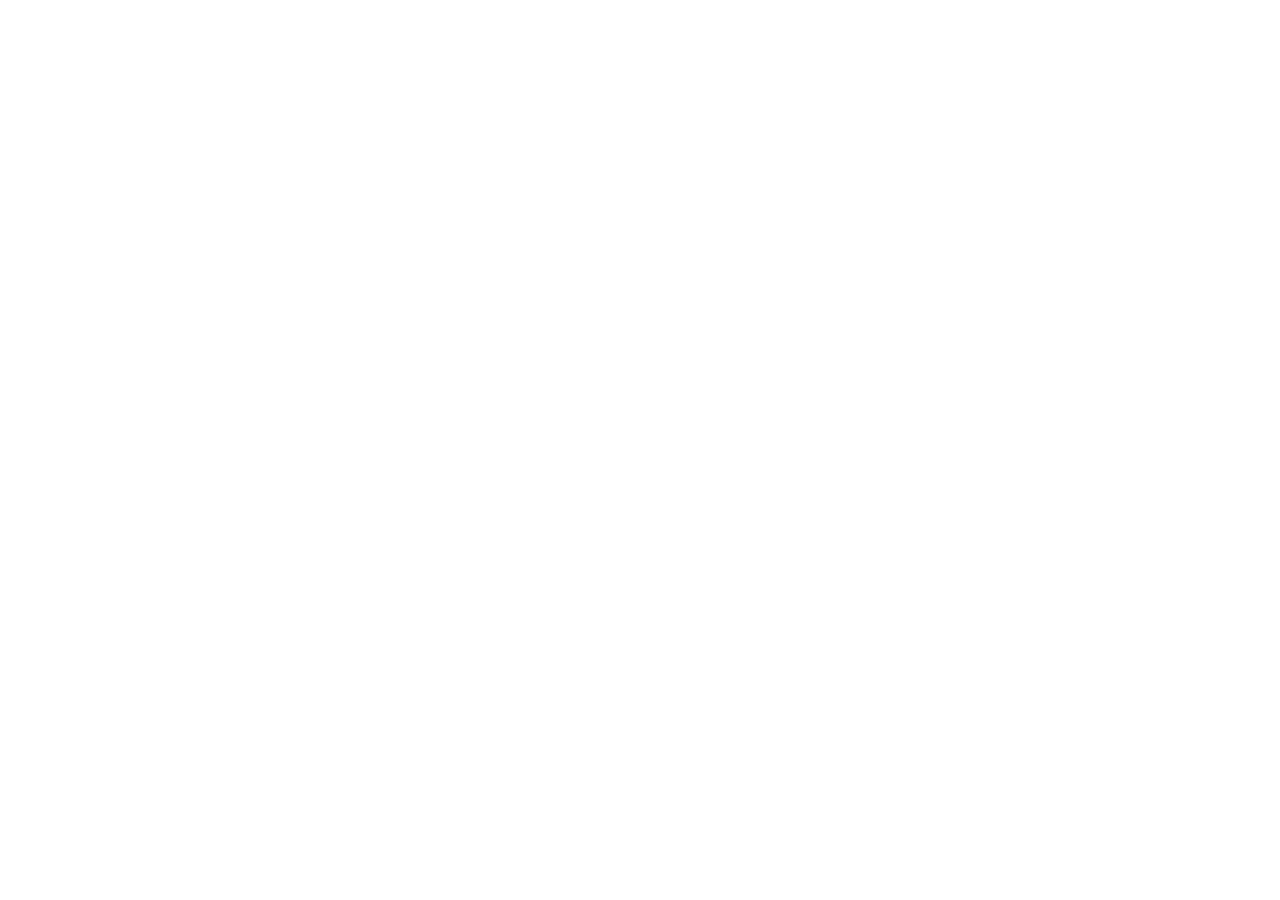
==== index.html @ 6d807379 "Redirect GitHub Pages to the live Lean verification dashboard" ====
<!doctype html>
<html lang="en">
<head>
  <meta charset="utf-8">
  <meta name="viewport" content="width=device-width, initial-scale=1">
  <meta name="referrer" content="no-referrer">
  <meta http-equiv="refresh" content="0; url=http://106.14.11.164/">
  <link rel="canonical" href="http://106.14.11.164/">
  <title>Verifying a Riemann Hypothesis Formalization in Lean</title>
  <meta name="description" content="Follow the live compilation and verification of the published Riemann Hypothesis Lean formalization.">
  <script>window.location.replace("http://106.14.11.164/");</script>
  <style>
    body { margin: 0; padding: 2rem; font: 1rem/1.7 system-ui, sans-serif; color: #15263c; background: #f5f7fa; }
    main { max-width: 42rem; margin: 12vh auto; }
    h1 { font-size: clamp(1.75rem, 5vw, 2.5rem); line-height: 1.2; }
    a { color: #315cf5; text-underline-offset: .2em; }
  </style>
</head>
<body>
  <main>
    <h1>Verifying a Riemann Hypothesis Formalization in Lean</h1>
    <p>Redirecting to the live verification dashboard.</p>
    <p>If you are not redirected automatically, <a href="http://106.14.11.164/">open the live dashboard</a>.</p>
  </main>
</body>
</html>
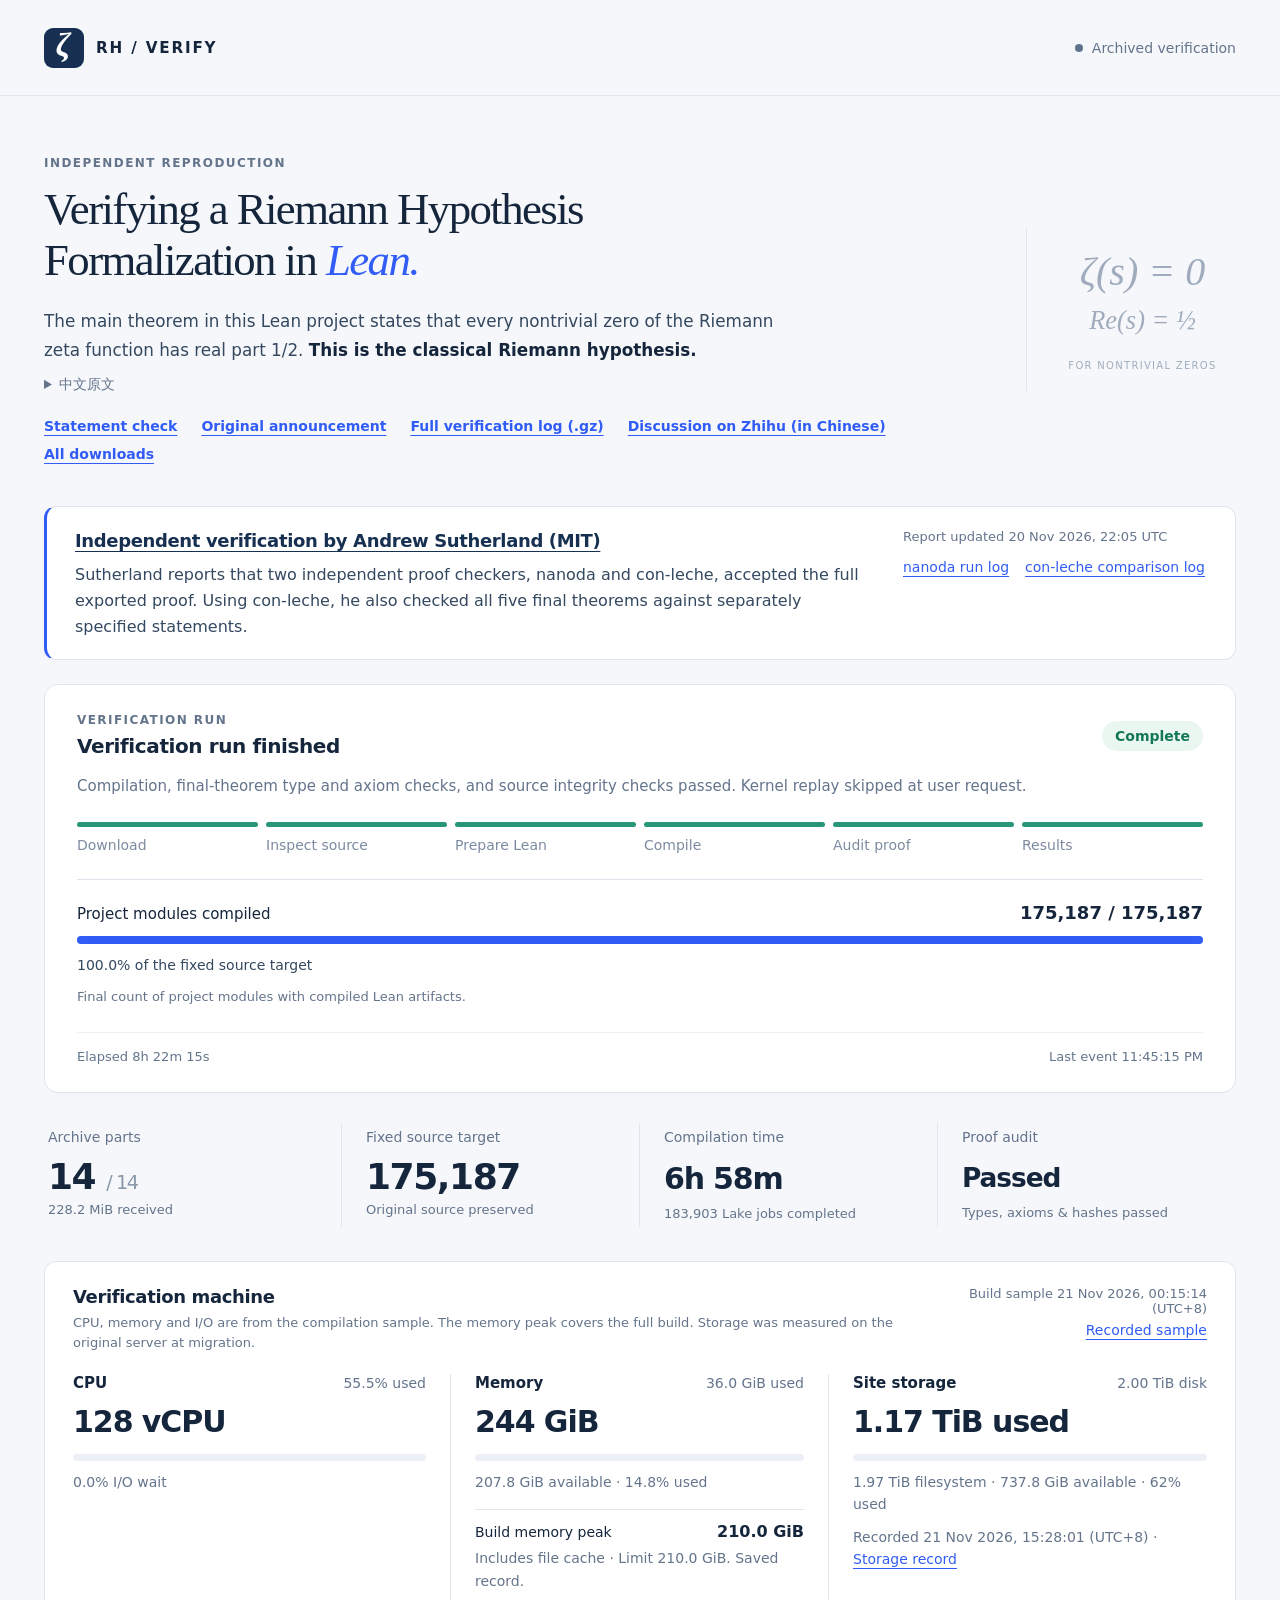
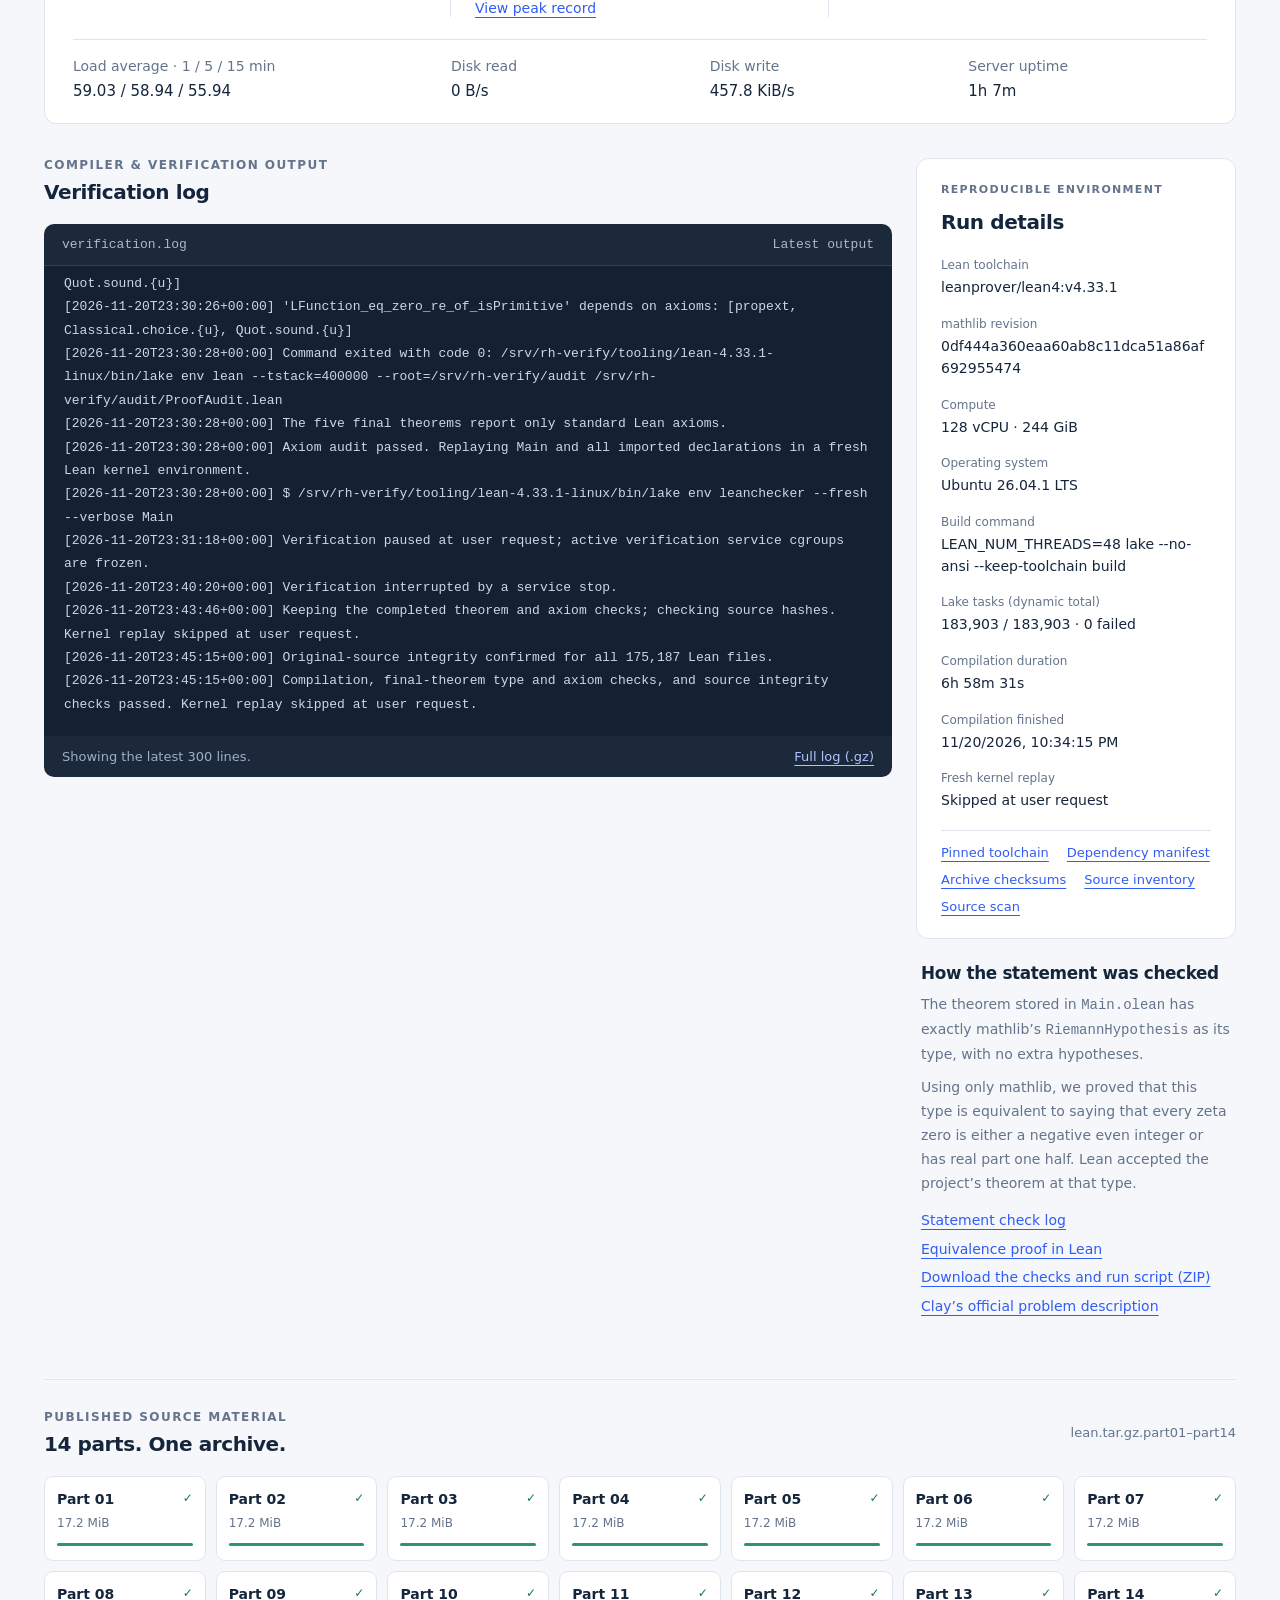
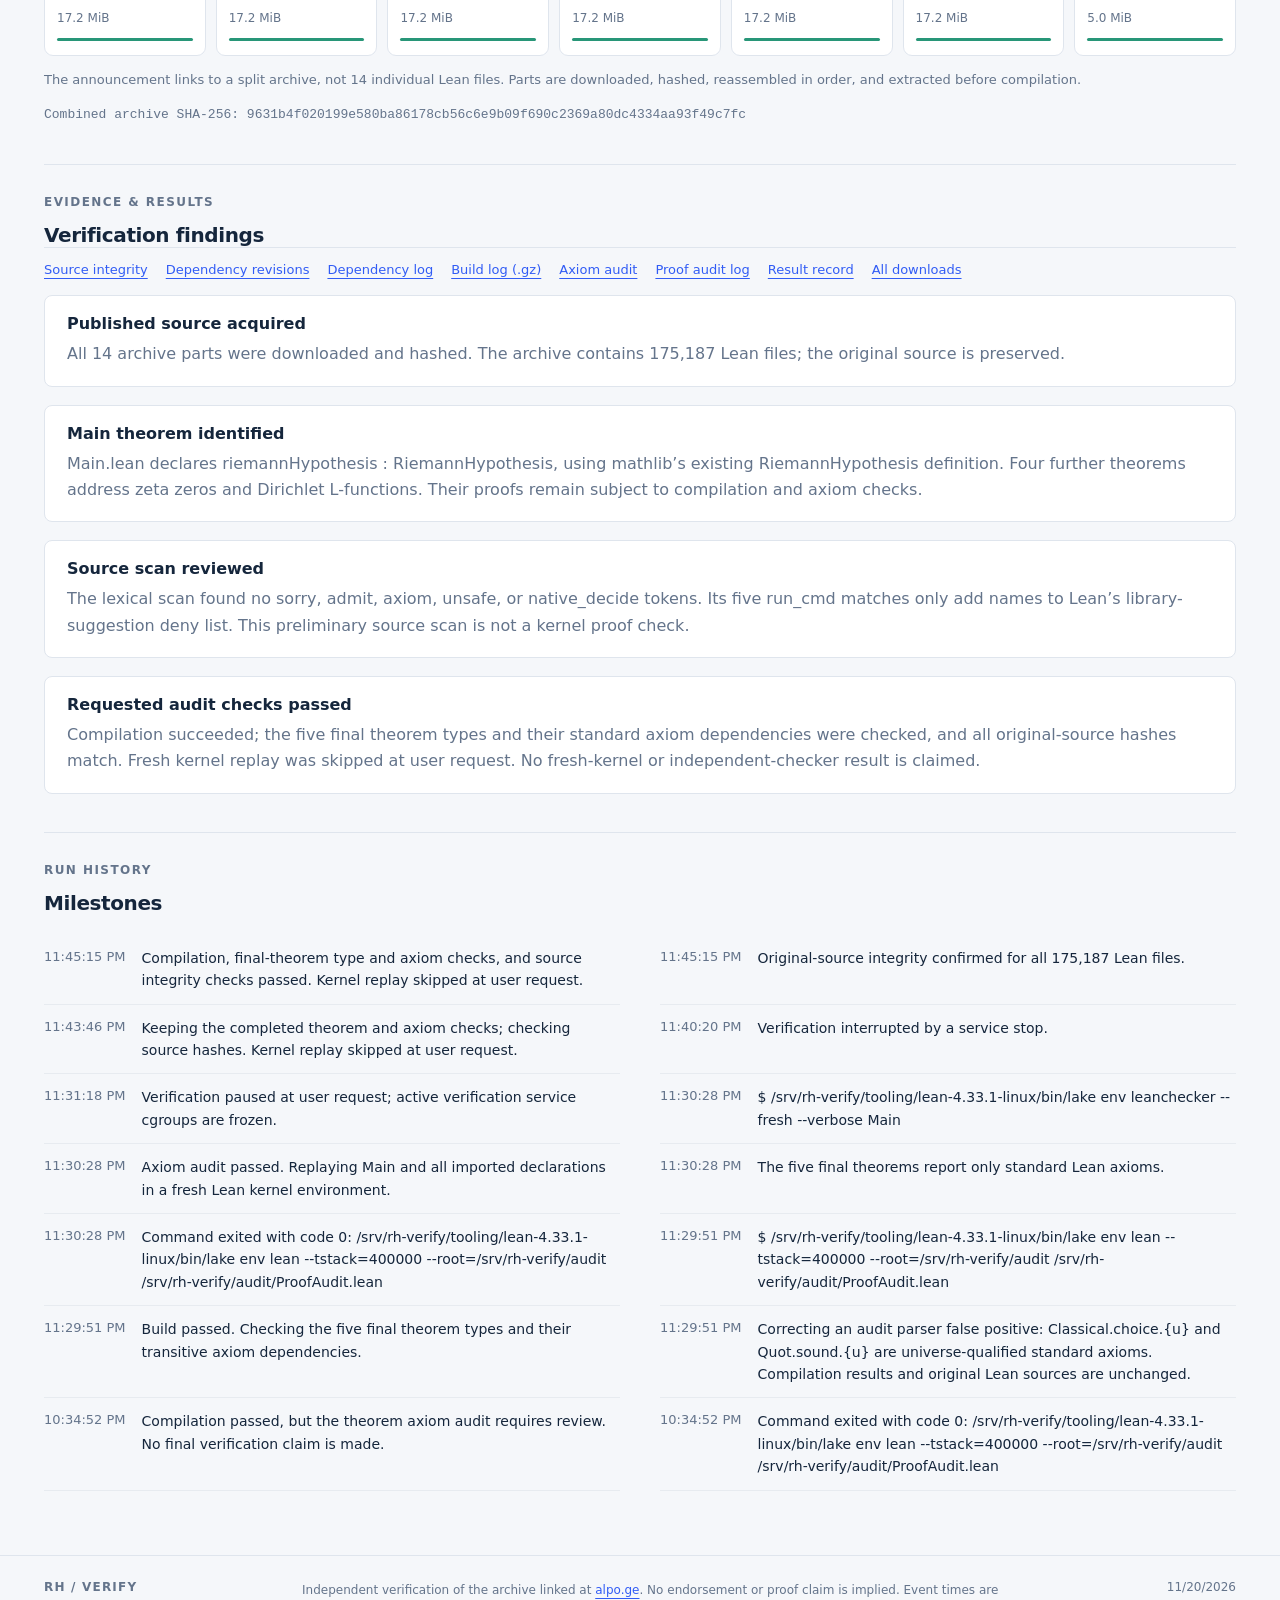
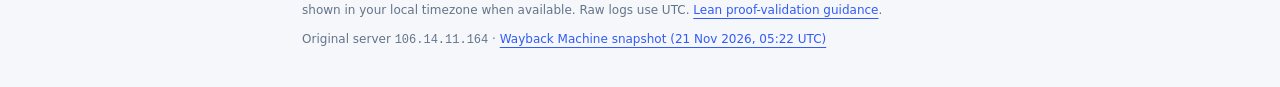
==== commit c730f8d4: "Host the completed verification dashboard and evidence on GitHub Pages" ====
--- a/index.html
+++ b/index.html
@@ -1,27 +1,400 @@
-<!doctype html>
-<html lang="en">
-<head>
-  <meta charset="utf-8">
-  <meta name="viewport" content="width=device-width, initial-scale=1">
-  <meta name="referrer" content="no-referrer">
-  <meta http-equiv="refresh" content="0; url=http://106.14.11.164/">
-  <link rel="canonical" href="http://106.14.11.164/">
+<!DOCTYPE html><html lang="en"><head>
+  <meta charset="utf-8"><meta name="viewport" content="width=device-width, initial-scale=1">
   <title>Verifying a Riemann Hypothesis Formalization in Lean</title>
-  <meta name="description" content="Follow the live compilation and verification of the published Riemann Hypothesis Lean formalization.">
-  <script>window.location.replace("http://106.14.11.164/");</script>
-  <style>
-    body { margin: 0; padding: 2rem; font: 1rem/1.7 system-ui, sans-serif; color: #15263c; background: #f5f7fa; }
-    main { max-width: 42rem; margin: 12vh auto; }
-    h1 { font-size: clamp(1.75rem, 5vw, 2.5rem); line-height: 1.2; }
-    a { color: #315cf5; text-underline-offset: .2em; }
-  </style>
+  <meta name="description" content="Compilation results, the verification machine, and proof-audit records for the published Riemann Hypothesis Lean formalization.">
+  <link rel="icon" href="/favicon.svg"><link rel="stylesheet" href="/style.css"><script defer="" src="/app.js"></script>
 </head>
 <body>
+  <header class="topbar"><a class="brand" href="/" aria-label="RH verification home"><span class="mark">ζ</span> RH / VERIFY</a><div class="connection"><span id="connection-dot" class="dot archived"></span><span id="connection">Archived verification</span></div></header>
   <main>
-    <h1>Verifying a Riemann Hypothesis Formalization in Lean</h1>
-    <p>Redirecting to the live verification dashboard.</p>
-    <p>If you are not redirected automatically, <a href="http://106.14.11.164/">open the live dashboard</a>.</p>
+    <section class="hero" id="theorem-statement" aria-labelledby="page-title">
+      <div>
+        <p class="eyebrow">INDEPENDENT REPRODUCTION</p>
+        <h1 id="page-title">Verifying a Riemann Hypothesis<br class="desktop"> Formalization in <em>Lean.</em></h1>
+        <p class="intro statement-text">The main theorem in this Lean project states that every nontrivial zero of the Riemann zeta function has real part 1/2. <strong>This is the classical Riemann hypothesis.</strong></p>
+        <details class="statement-translation" lang="zh-Hans">
+          <summary>中文原文</summary>
+          <p>是。这份 Lean 项目的主定理断言，黎曼 ζ 函数的每个非平凡零点的实部都等于 1/2。这正是经典黎曼猜想。</p>
+        </details>
+        <nav class="hero-links" aria-label="Verification and discussion">
+          <a href="#statement-check">Statement check</a>
+          <a href="/artifacts/remark.pdf" target="_blank" rel="noopener">Original announcement</a>
+          <a href="/artifacts/verification.log.gz" rel="noopener" download="">Full verification log (.gz)</a>
+          <a href="https://www.zhihu.com/question/2107239235015263538/answer/2107246671046383421" hreflang="zh" target="_blank" rel="noopener noreferrer">Discussion on Zhihu (in Chinese)</a>
+        <a href="/downloads.html">All downloads</a></nav>
+      </div>
+      <div class="equation" aria-hidden="true"><span>ζ(s) = 0</span><small>Re(s) = ½</small><div>FOR NONTRIVIAL ZEROS</div></div>
+    </section>
+    <section class="external-verification" id="independent-verification" aria-labelledby="sutherland-title">
+      <div>
+        <h2 id="sutherland-title"><a href="https://math.mit.edu/~drew/grh/" target="_blank" rel="noopener">Independent verification by Andrew Sutherland (MIT)</a></h2>
+        <p>Sutherland reports that two independent proof checkers, nanoda and con-leche, accepted the full exported proof. Using con-leche, he also checked all five final theorems against separately specified statements.</p>
+      </div>
+      <div class="external-evidence">
+        <p>Report updated <time datetime="2026-11-20T22:05:00Z">20 Nov 2026, 22:05 UTC</time></p>
+        <nav aria-label="Andrew Sutherland’s verification logs">
+          <a href="https://math.mit.edu/~drew/grh/nanoda.log" target="_blank" rel="noopener">nanoda run log</a>
+          <a href="https://math.mit.edu/~drew/grh/con-leche-compare.log" target="_blank" rel="noopener">con-leche comparison log</a>
+        </nav>
+      </div>
+    </section>
+    <section class="run-panel" aria-labelledby="run-title"><div class="run-heading"><div><p class="eyebrow">VERIFICATION RUN</p><h2 id="run-title">Verification run finished</h2></div><span class="pill complete" id="run-status">complete</span></div><p id="run-message" class="run-message">Compilation, final-theorem type and axiom checks, and source integrity checks passed. Kernel replay skipped at user request.</p><ol class="pipeline" id="pipeline"><li class="complete"><div class="step-line"></div><span>Download</span></li><li class="complete"><div class="step-line"></div><span>Inspect source</span></li><li class="complete"><div class="step-line"></div><span>Prepare Lean</span></li><li class="complete"><div class="step-line"></div><span>Compile</span></li><li class="complete"><div class="step-line"></div><span>Audit proof</span></li><li class="complete"><div class="step-line"></div><span>Results</span></li></ol><div class="source-progress" id="source-progress"><div class="source-progress-heading"><span>Project modules compiled</span><strong id="source-progress-count">175,187 / 175,187</strong></div><progress id="source-progress-meter" max="175187" aria-label="Compilation progress against the fixed original source target" value="175187" aria-valuetext="175,187 of 175,187 source modules compiled"></progress><div class="source-progress-meta"><span id="source-progress-percent">100.0% of the fixed source target</span><span id="source-progress-finish"></span></div><p id="source-progress-explanation">Final count of project modules with compiled Lean artifacts.</p></div><div class="run-meta"><span id="elapsed">Elapsed 8h 22m 15s</span><span id="updated">Last event <time datetime="2026-11-20T23:45:15+00:00" data-format="clock">23:45:15 UTC</time></span></div></section>
+    <section class="metrics" aria-label="Verification summary"><article><span>Archive parts</span><strong id="parts-count">14 <small>/ 14</small></strong><p id="download-size">228.2 MiB received</p></article><article><span>Fixed source target</span><strong id="source-count">175,187</strong><p id="source-note">Original source preserved</p></article><article><span id="build-metric-label">Compilation time</span><strong class="eta-value" id="build-count">6h 58m</strong><p id="build-note">183,903 Lake jobs completed</p></article><article><span>Proof audit</span><strong class="word" id="audit-status">passed</strong><p id="audit-note">Types, axioms &amp; hashes passed</p></article></section>
+    <section class="machine-panel" id="verification-machine" aria-labelledby="machine-title">
+      <div class="machine-heading">
+        <div><h2 id="machine-title">Verification machine</h2><p id="machine-description">CPU, memory and I/O are from the compilation sample. The memory peak covers the full build. Storage was measured on the original server at migration.</p></div>
+        <div class="machine-source"><span id="machine-freshness" class="">Build sample 21 Nov 2026, 00:15:14 (UTC+8)</span>
+          <a id="machine-sample-link" href="/artifacts/archive/machine-sample.json">Recorded sample</a>
+        </div>
+      </div>
+      <div class="machine-grid">
+        <article class="machine-card"><div class="machine-label"><h3>CPU</h3><span id="machine-cpu-capacity">55.5% used</span></div><strong id="machine-cpu-value">128 vCPU</strong><meter id="machine-cpu-meter" min="0" max="100" value="55.5" aria-label="CPU utilization" aria-valuetext="55.5%"></meter><p id="machine-cpu-detail">0.0% I/O wait</p></article>
+        <article class="machine-card"><div class="machine-label"><h3>Memory</h3><span id="machine-memory-total">36.0 GiB used</span></div><strong id="machine-memory-value" title="243.8 GiB reported by Linux">244 GiB</strong><meter id="machine-memory-meter" min="0" max="100" value="14.8" aria-label="Memory utilization" aria-valuetext="14.8%"></meter><p id="machine-memory-detail">207.8 GiB available · 14.8% used</p><div class="memory-peak"><div class="memory-peak-row"><span>Build memory peak</span><strong id="machine-memory-peak">210.0 GiB</strong></div><p id="machine-memory-peak-detail">Includes file cache · Limit 210.0 GiB. Saved record.</p><a id="machine-memory-peak-record" href="/artifacts/telemetry/memory-peak.json" target="_blank">View peak record</a></div></article>
+        <article class="machine-card">
+          <div class="machine-label"><h3>Site storage</h3><span id="machine-storage-total">2.00 TiB disk</span></div>
+          <strong id="machine-storage-value">1.17 TiB used</strong>
+          <meter id="machine-storage-meter" min="0" max="100" value="62" aria-label="Filesystem utilization" aria-valuetext="62.0%"></meter>
+          <p id="machine-storage-detail" title="Available space excludes reserved blocks.">1.97 TiB filesystem · 737.8 GiB available · 62% used</p>
+          <p id="machine-storage-time">Recorded 21 Nov 2026, 15:28:01 (UTC+8) · <a href="/artifacts/archive/storage-at-migration.json">Storage record</a></p>
+        </article>
+      </div>
+      <dl class="machine-extra">
+        <div><dt>Load average · 1 / 5 / 15 min</dt><dd id="machine-load">59.03 / 58.94 / 55.94</dd></div>
+        <div><dt>Disk read</dt><dd id="machine-disk-read">0 B/s</dd></div>
+        <div><dt>Disk write</dt><dd id="machine-disk-write">457.8 KiB/s</dd></div>
+        <div><dt>Server uptime</dt><dd id="machine-uptime">1h 7m</dd></div>
+      </dl>
+    </section>
+    <section class="workspace"><article class="log-panel"><div class="section-heading"><div><p class="eyebrow">COMPILER &amp; VERIFICATION OUTPUT</p><h2>Verification log</h2></div></div><div class="terminal-bar"><span class="terminal-label">verification.log</span><span id="log-lines">Latest output</span></div><pre id="log" tabindex="0" aria-label="Verification log">[2026-11-20T22:31:04+00:00] warning: src/Development/WeilBound/CoreStatements/PadicHodgeComparison/EtaleCohomologyComparison/TeichmullerRootsUnity/RootsUnityPullback/IsMuMmG.lean:47:82: Variable name `B₀` is not explicitly referenced.
+[2026-11-20T22:31:04+00:00] 
+[2026-11-20T22:31:04+00:00] Hint: The binding can be removed (if unused) or named `_` (if used implicitly). Alternatively, prefix the name with `_` to silence this warning:
+[2026-11-20T22:31:04+00:00]   [apply] _B₀
+[2026-11-20T22:31:04+00:00] 
+[2026-11-20T22:31:04+00:00] Note: This linter can be disabled with `set_option linter.unusedVariables false`
+[2026-11-20T22:31:04+00:00] warning: src/Development/WeilBound/CoreStatements/PadicHodgeComparison/EtaleCohomologyComparison/TeichmullerRootsUnity/RootsUnityPullback/IsMuMmG.lean:47:87: Variable name `φ` is not explicitly referenced.
+[2026-11-20T22:31:04+00:00] 
+[2026-11-20T22:31:04+00:00] Hint: The binding can be removed (if unused) or named `_` (if used implicitly). Alternatively, prefix the name with `_` to silence this warning:
+[2026-11-20T22:31:04+00:00]   [apply] _φ
+[2026-11-20T22:31:04+00:00] 
+[2026-11-20T22:31:04+00:00] Note: This linter can be disabled with `set_option linter.unusedVariables false`
+[2026-11-20T22:31:05+00:00] ✔ [183881/183903] Built Development.WeilBound.CoreStatements.PadicHodgeComparison.EtaleCohomologyComparison.BocksteinBaseChange.CstSmooth2 (3.2s)
+[2026-11-20T22:31:06+00:00] ✔ [183882/183903] Built Development.WeilBound.CoreStatements.PadicHodgeComparison.EtaleCohomologyComparison.TeichmullerRootsUnity.EndExOf (3.9s)
+[2026-11-20T22:31:08+00:00] ✔ [183883/183903] Built Development.WeilBound.CoreStatements.PadicHodgeComparison.EtaleCohomologyComparison.BocksteinBaseChange.OutBridge (2.9s)
+[2026-11-20T22:31:09+00:00] ✔ [183884/183903] Built Development.WeilBound.CoreStatements.PadicHodgeComparison.EtaleCohomologyComparison.TeichmullerRootsUnity.EndEx (3.2s)
+[2026-11-20T22:31:10+00:00] ✔ [183885/183903] Built Development.WeilBound.CoreStatements.PadicHodgeComparison.EtaleCohomologyComparison.TeichmullerRootsUnity.BInEx (19s)
+[2026-11-20T22:31:12+00:00] ✔ [183886/183903] Built Development.WeilBound.CoreStatements.PadicHodgeComparison.EtaleCohomologyComparison.BocksteinBaseChange.CstSmoothOfSide (3.1s)
+[2026-11-20T22:31:17+00:00] ✔ [183887/183903] Built Development.AutomorphicArithmetic.Foundations.GaloisRepresentations.CrystallineTowers.Closed (5.3s)
+[2026-11-20T22:31:24+00:00] ✔ [183888/183903] Built Development.WeilBound.CoreStatements.PadicHodgeComparison.EtaleCohomologyComparison.TeichmullerRootsUnity.PinFixed (20s)
+[2026-11-20T22:31:33+00:00] ✔ [183889/183903] Built Development.AutomorphicArithmetic.CommutativeAlgebra.EtaleCohomology.CIn (8.9s)
+[2026-11-20T22:31:40+00:00] ✔ [183890/183903] Built Development.AutomorphicArithmetic.CommutativeAlgebra.EtaleCohomology.SmoothModelCrystalline (7.2s)
+[2026-11-20T22:31:53+00:00] ✔ [183891/183903] Built Development.AutomorphicArithmetic.Foundations.GaloisRepresentations.IntegralStructures.GeometricFlagBases.GeometricRealizationOfWeightOne (9.1s)
+[2026-11-20T22:32:03+00:00] ✔ [183892/183903] Built Development.AutomorphicArithmetic.Foundations.GaloisRepresentations.IntegralStructures.GeometricFlagBases.WeightOneGeometricRealization (9.0s)
+[2026-11-20T22:32:12+00:00] ✔ [183893/183903] Built Development.AutomorphicArithmetic.Foundations.GaloisRepresentations.IntegralStructures.GaloisRepresentationsOfThetaLift (9.0s)
+[2026-11-20T22:32:22+00:00] ✔ [183894/183903] Built Development.AutomorphicArithmetic.Foundations.GaloisRepresentations.IntegralStructures.RowSrc (9.4s)
+[2026-11-20T22:32:41+00:00] ✔ [183895/183903] Built Development.AutomorphicArithmetic.CharacterBoxes.MainConclusion (19s)
+[2026-11-20T22:32:41+00:00] ✔ [183896/183903] Built Development.AutomorphicArithmetic.AutomorphicVarieties.SmallClassNumbers.CorGKOf (19s)
+[2026-11-20T22:33:08+00:00] ✔ [183898/183903] Built Supplements.Kernels.MainTheorems (25s)
+[2026-11-20T22:33:27+00:00] ✔ [183899/183903] Built Supplements.Kernels.MainTheoremsCritical (19s)
+[2026-11-20T22:33:46+00:00] ✔ [183900/183903] Built Supplements.Kernels.MainTheoremsAll (18s)
+[2026-11-20T22:34:14+00:00] ✔ [183902/183903] Built Main (24s)
+[2026-11-20T22:34:15+00:00] Build completed successfully (183903 jobs).
+[2026-11-20T22:34:15+00:00] Command exited with code 0: /srv/rh-verify/tooling/lean-4.33.1-linux/bin/lake --no-ansi --keep-toolchain build
+[2026-11-20T22:34:15+00:00] Build passed. Checking the five final theorem types and their transitive axiom dependencies.
+[2026-11-20T22:34:15+00:00] $ /srv/rh-verify/tooling/lean-4.33.1-linux/bin/lake env lean --tstack=400000 --root=/srv/rh-verify/audit /srv/rh-verify/audit/ProofAudit.lean
+[2026-11-20T22:34:50+00:00] def RiemannHypothesis : Prop :=
+[2026-11-20T22:34:50+00:00] ∀ (s : Complex),
+[2026-11-20T22:34:50+00:00]   @Eq.{1} Complex (riemannZeta s) (@OfNat.ofNat.{0} Complex (nat_lit 0) (@Zero.toOfNat0.{0} Complex Complex.instZero)) →
+[2026-11-20T22:34:50+00:00]     Not
+[2026-11-20T22:34:50+00:00]         (∃ n,
+[2026-11-20T22:34:50+00:00]           @Eq.{1} Complex s
+[2026-11-20T22:34:50+00:00]             (@HMul.hMul.{0, 0, 0} Complex Complex Complex (@instHMul.{0} Complex Complex.instMul)
+[2026-11-20T22:34:50+00:00]               (@Neg.neg.{0} Complex Complex.instNeg
+[2026-11-20T22:34:50+00:00]                 (@OfNat.ofNat.{0} Complex (nat_lit 2)
+[2026-11-20T22:34:50+00:00]                   (@instOfNatAtLeastTwo.{0} Complex (nat_lit 2) Complex.instNatCast RiemannHypothesis._proof_1)))
+[2026-11-20T22:34:50+00:00]               (@HAdd.hAdd.{0, 0, 0} Complex Complex Complex (@instHAdd.{0} Complex Complex.instAdd)
+[2026-11-20T22:34:50+00:00]                 (@Nat.cast.{0} Complex Complex.instNatCast n)
+[2026-11-20T22:34:50+00:00]                 (@OfNat.ofNat.{0} Complex (nat_lit 1) (@One.toOfNat1.{0} Complex Complex.instOne))))) →
+[2026-11-20T22:34:50+00:00]       @Ne.{1} Complex s (@OfNat.ofNat.{0} Complex (nat_lit 1) (@One.toOfNat1.{0} Complex Complex.instOne)) →
+[2026-11-20T22:34:50+00:00]         @Eq.{1} Real s.re
+[2026-11-20T22:34:50+00:00]           (@HDiv.hDiv.{0, 0, 0} Real Real Real (@instHDiv.{0} Real (@DivInvMonoid.toDiv.{0} Real Real.instDivInvMonoid))
+[2026-11-20T22:34:50+00:00]             (@OfNat.ofNat.{0} Real (nat_lit 1) (@One.toOfNat1.{0} Real Real.instOne))
+[2026-11-20T22:34:50+00:00]             (@OfNat.ofNat.{0} Real (nat_lit 2)
+[2026-11-20T22:34:50+00:00]               (@instOfNatAtLeastTwo.{0} Real (nat_lit 2) Real.instNatCast RiemannHypothesis._proof_1)))
+[2026-11-20T22:34:50+00:00] def RiemannZetaZerosOnLine : Prop :=
+[2026-11-20T22:34:50+00:00] ∀ (s : Complex),
+[2026-11-20T22:34:50+00:00]   @Eq.{1} Complex (riemannZeta s) (@OfNat.ofNat.{0} Complex (nat_lit 0) (@Zero.toOfNat0.{0} Complex Complex.instZero)) →
+[2026-11-20T22:34:50+00:00]     Not
+[2026-11-20T22:34:50+00:00]         (∃ n,
+[2026-11-20T22:34:50+00:00]           @Eq.{1} Complex s
+[2026-11-20T22:34:50+00:00]             (@HMul.hMul.{0, 0, 0} Complex Complex Complex (@instHMul.{0} Complex Complex.instMul)
+[2026-11-20T22:34:50+00:00]               (@Neg.neg.{0} Complex Complex.instNeg
+[2026-11-20T22:34:50+00:00]                 (@OfNat.ofNat.{0} Complex (nat_lit 2)
+[2026-11-20T22:34:50+00:00]                   (@instOfNatAtLeastTwo.{0} Complex (nat_lit 2) Complex.instNatCast RiemannZetaZerosOnLine._proof_1)))
+[2026-11-20T22:34:50+00:00]               (@HAdd.hAdd.{0, 0, 0} Complex Complex Complex (@instHAdd.{0} Complex Complex.instAdd)
+[2026-11-20T22:34:50+00:00]                 (@Nat.cast.{0} Complex Complex.instNatCast n)
+[2026-11-20T22:34:50+00:00]                 (@OfNat.ofNat.{0} Complex (nat_lit 1) (@One.toOfNat1.{0} Complex Complex.instOne))))) →
+[2026-11-20T22:34:50+00:00]       @Ne.{1} Complex s (@OfNat.ofNat.{0} Complex (nat_lit 1) (@One.toOfNat1.{0} Complex Complex.instOne)) →
+[2026-11-20T22:34:50+00:00]         @Eq.{1} Real s.re
+[2026-11-20T22:34:50+00:00]           (@HDiv.hDiv.{0, 0, 0} Real Real Real (@instHDiv.{0} Real (@DivInvMonoid.toDiv.{0} Real Real.instDivInvMonoid))
+[2026-11-20T22:34:50+00:00]             (@OfNat.ofNat.{0} Real (nat_lit 1) (@One.toOfNat1.{0} Real Real.instOne))
+[2026-11-20T22:34:50+00:00]             (@OfNat.ofNat.{0} Real (nat_lit 2)
+[2026-11-20T22:34:50+00:00]               (@instOfNatAtLeastTwo.{0} Real (nat_lit 2) Real.instNatCast RiemannZetaZerosOnLine._proof_1)))
+[2026-11-20T22:34:50+00:00] def DirichletLNonvanishingRightOfHalf : Prop :=
+[2026-11-20T22:34:50+00:00] ∀ (N : Nat) [inst : @NeZero.{0} Nat (@MulZeroClass.toZero.{0} Nat Nat.instMulZeroClass) N]
+[2026-11-20T22:34:50+00:00]   (χ :
+[2026-11-20T22:34:50+00:00]     @DirichletCharacter.{0} Complex
+[2026-11-20T22:34:50+00:00]       (@CommGroupWithZero.toCommMonoidWithZero.{0} Complex
+[2026-11-20T22:34:50+00:00]         (@Semifield.toCommGroupWithZero.{0} Complex (@Field.toSemifield.{0} Complex Complex.instField)))
+[2026-11-20T22:34:50+00:00]       N)
+[2026-11-20T22:34:50+00:00]   (s : Complex),
+[2026-11-20T22:34:50+00:00]   @LT.lt.{0} Real Real.instLT
+[2026-11-20T22:34:50+00:00]       (@HDiv.hDiv.{0, 0, 0} Real Real Real (@instHDiv.{0} Real (@DivInvMonoid.toDiv.{0} Real Real.instDivInvMonoid))
+[2026-11-20T22:34:50+00:00]         (@OfNat.ofNat.{0} Real (nat_lit 1) (@One.toOfNat1.{0} Real Real.instOne))
+[2026-11-20T22:34:50+00:00]         (@OfNat.ofNat.{0} Real (nat_lit 2)
+[2026-11-20T22:34:50+00:00]           (@instOfNatAtLeastTwo.{0} Real (nat_lit 2) Real.instNatCast RiemannZetaZerosOnLine._proof_1)))
+[2026-11-20T22:34:50+00:00]       s.re →
+[2026-11-20T22:34:50+00:00]     Or
+[2026-11-20T22:34:50+00:00]         (@Ne.{1}
+[2026-11-20T22:34:50+00:00]           (@DirichletCharacter.{0} Complex
+[2026-11-20T22:34:50+00:00]             (@CommGroupWithZero.toCommMonoidWithZero.{0} Complex
+[2026-11-20T22:34:50+00:00]               (@Semifield.toCommGroupWithZero.{0} Complex (@Field.toSemifield.{0} Complex Complex.instField)))
+[2026-11-20T22:34:50+00:00]             N)
+[2026-11-20T22:34:50+00:00]           χ
+[2026-11-20T22:34:50+00:00]           (@OfNat.ofNat.{0}
+[2026-11-20T22:34:50+00:00]             (@DirichletCharacter.{0} Complex
+[2026-11-20T22:34:50+00:00]               (@CommGroupWithZero.toCommMonoidWithZero.{0} Complex
+[2026-11-20T22:34:50+00:00]                 (@Semifield.toCommGroupWithZero.{0} Complex (@Field.toSemifield.{0} Complex Complex.instField)))
+[2026-11-20T22:34:50+00:00]               N)
+[2026-11-20T22:34:50+00:00]             (nat_lit 1)
+[2026-11-20T22:34:50+00:00]             (@One.toOfNat1.{0}
+[2026-11-20T22:34:50+00:00]               (@DirichletCharacter.{0} Complex
+[2026-11-20T22:34:50+00:00]                 (@CommGroupWithZero.toCommMonoidWithZero.{0} Complex
+[2026-11-20T22:34:50+00:00]                   (@Semifield.toCommGroupWithZero.{0} Complex (@Field.toSemifield.{0} Complex Complex.instField)))
+[2026-11-20T22:34:50+00:00]                 N)
+[2026-11-20T22:34:50+00:00]               (@MulChar.hasOne.{0, 0} (ZMod N) (@CommRing.toCommMonoid.{0} (ZMod N) (ZMod.commRing N)) Complex
+[2026-11-20T22:34:50+00:00]                 (@CommGroupWithZero.toCommMonoidWithZero.{0} Complex
+[2026-11-20T22:34:50+00:00]                   (@Semifield.toCommGroupWithZero.{0} Complex (@Field.toSemifield.{0} Complex Complex.instField)))))))
+[2026-11-20T22:34:50+00:00]         (@Ne.{1} Complex s (@OfNat.ofNat.{0} Complex (nat_lit 1) (@One.toOfNat1.{0} Complex Complex.instOne))) →
+[2026-11-20T22:34:50+00:00]       @Ne.{1} Complex (@DirichletCharacter.LFunction N inst χ s)
+[2026-11-20T22:34:50+00:00]         (@OfNat.ofNat.{0} Complex (nat_lit 0) (@Zero.toOfNat0.{0} Complex Complex.instZero))
+[2026-11-20T22:34:50+00:00] def DirichletLZerosOnLine : Prop :=
+[2026-11-20T22:34:50+00:00] ∀ (N : Nat) [inst : @NeZero.{0} Nat (@MulZeroClass.toZero.{0} Nat Nat.instMulZeroClass) N]
+[2026-11-20T22:34:50+00:00]   (χ :
+[2026-11-20T22:34:50+00:00]     @DirichletCharacter.{0} Complex
+[2026-11-20T22:34:50+00:00]       (@CommGroupWithZero.toCommMonoidWithZero.{0} Complex
+[2026-11-20T22:34:50+00:00]         (@Semifield.toCommGroupWithZero.{0} Complex (@Field.toSemifield.{0} Complex Complex.instField)))
+[2026-11-20T22:34:50+00:00]       N)
+[2026-11-20T22:34:50+00:00]   (s : Complex),
+[2026-11-20T22:34:50+00:00]   @LT.lt.{0} Real Real.instLT (@OfNat.ofNat.{0} Real (nat_lit 0) (@Zero.toOfNat0.{0} Real Real.instZero)) s.re →
+[2026-11-20T22:34:50+00:00]     @LT.lt.{0} Real Real.instLT s.re (@OfNat.ofNat.{0} Real (nat_lit 1) (@One.toOfNat1.{0} Real Real.instOne)) →
+[2026-11-20T22:34:50+00:00]       @Eq.{1} Complex (@DirichletCharacter.LFunction N inst χ s)
+[2026-11-20T22:34:50+00:00]           (@OfNat.ofNat.{0} Complex (nat_lit 0) (@Zero.toOfNat0.{0} Complex Complex.instZero)) →
+[2026-11-20T22:34:50+00:00]         @Eq.{1} Real s.re
+[2026-11-20T22:34:50+00:00]           (@HDiv.hDiv.{0, 0, 0} Real Real Real (@instHDiv.{0} Real (@DivInvMonoid.toDiv.{0} Real Real.instDivInvMonoid))
+[2026-11-20T22:34:50+00:00]             (@OfNat.ofNat.{0} Real (nat_lit 1) (@One.toOfNat1.{0} Real Real.instOne))
+[2026-11-20T22:34:50+00:00]             (@OfNat.ofNat.{0} Real (nat_lit 2)
+[2026-11-20T22:34:50+00:00]               (@instOfNatAtLeastTwo.{0} Real (nat_lit 2) Real.instNatCast RiemannZetaZerosOnLine._proof_1)))
+[2026-11-20T22:34:50+00:00] def PrimitiveDirichletLZerosOnLine : Prop :=
+[2026-11-20T22:34:50+00:00] ∀ (N : Nat) [inst : @NeZero.{0} Nat (@MulZeroClass.toZero.{0} Nat Nat.instMulZeroClass) N]
+[2026-11-20T22:34:50+00:00]   (χ :
+[2026-11-20T22:34:50+00:00]     @DirichletCharacter.{0} Complex
+[2026-11-20T22:34:50+00:00]       (@CommGroupWithZero.toCommMonoidWithZero.{0} Complex
+[2026-11-20T22:34:50+00:00]         (@Semifield.toCommGroupWithZero.{0} Complex (@Field.toSemifield.{0} Complex Complex.instField)))
+[2026-11-20T22:34:50+00:00]       N),
+[2026-11-20T22:34:50+00:00]   @DirichletCharacter.IsPrimitive.{0} Complex
+[2026-11-20T22:34:50+00:00]       (@CommGroupWithZero.toCommMonoidWithZero.{0} Complex
+[2026-11-20T22:34:50+00:00]         (@Semifield.toCommGroupWithZero.{0} Complex (@Field.toSemifield.{0} Complex Complex.instField)))
+[2026-11-20T22:34:50+00:00]       N χ →
+[2026-11-20T22:34:50+00:00]     ∀ (s : Complex),
+[2026-11-20T22:34:50+00:00]       @LT.lt.{0} Real Real.instLT (@OfNat.ofNat.{0} Real (nat_lit 0) (@Zero.toOfNat0.{0} Real Real.instZero)) s.re →
+[2026-11-20T22:34:50+00:00]         @LT.lt.{0} Real Real.instLT s.re (@OfNat.ofNat.{0} Real (nat_lit 1) (@One.toOfNat1.{0} Real Real.instOne)) →
+[2026-11-20T22:34:50+00:00]           @Eq.{1} Complex (@DirichletCharacter.LFunction N inst χ s)
+[2026-11-20T22:34:50+00:00]               (@OfNat.ofNat.{0} Complex (nat_lit 0) (@Zero.toOfNat0.{0} Complex Complex.instZero)) →
+[2026-11-20T22:34:50+00:00]             @Eq.{1} Real s.re
+[2026-11-20T22:34:50+00:00]               (@HDiv.hDiv.{0, 0, 0} Real Real Real
+[2026-11-20T22:34:50+00:00]                 (@instHDiv.{0} Real (@DivInvMonoid.toDiv.{0} Real Real.instDivInvMonoid))
+[2026-11-20T22:34:50+00:00]                 (@OfNat.ofNat.{0} Real (nat_lit 1) (@One.toOfNat1.{0} Real Real.instOne))
+[2026-11-20T22:34:50+00:00]                 (@OfNat.ofNat.{0} Real (nat_lit 2)
+[2026-11-20T22:34:50+00:00]                   (@instOfNatAtLeastTwo.{0} Real (nat_lit 2) Real.instNatCast RiemannZetaZerosOnLine._proof_1)))
+[2026-11-20T22:34:50+00:00] riemannHypothesis : RiemannHypothesis
+[2026-11-20T22:34:50+00:00] riemannZeta_eq_zero_re : RiemannZetaZerosOnLine
+[2026-11-20T22:34:50+00:00] LFunction_ne_zero_of_half_lt_re : DirichletLNonvanishingRightOfHalf
+[2026-11-20T22:34:50+00:00] LFunction_eq_zero_re : DirichletLZerosOnLine
+[2026-11-20T22:34:50+00:00] LFunction_eq_zero_re_of_isPrimitive : PrimitiveDirichletLZerosOnLine
+[2026-11-20T22:34:50+00:00] 'riemannHypothesis' depends on axioms: [propext, Classical.choice.{u}, Quot.sound.{u}]
+[2026-11-20T22:34:50+00:00] 'riemannZeta_eq_zero_re' depends on axioms: [propext, Classical.choice.{u}, Quot.sound.{u}]
+[2026-11-20T22:34:50+00:00] 'LFunction_ne_zero_of_half_lt_re' depends on axioms: [propext, Classical.choice.{u}, Quot.sound.{u}]
+[2026-11-20T22:34:50+00:00] 'LFunction_eq_zero_re' depends on axioms: [propext, Classical.choice.{u}, Quot.sound.{u}]
+[2026-11-20T22:34:50+00:00] 'LFunction_eq_zero_re_of_isPrimitive' depends on axioms: [propext, Classical.choice.{u}, Quot.sound.{u}]
+[2026-11-20T22:34:52+00:00] Command exited with code 0: /srv/rh-verify/tooling/lean-4.33.1-linux/bin/lake env lean --tstack=400000 --root=/srv/rh-verify/audit /srv/rh-verify/audit/ProofAudit.lean
+[2026-11-20T22:34:52+00:00] Compilation passed, but the theorem axiom audit requires review. No final verification claim is made.
+[2026-11-20T23:29:51+00:00] Correcting an audit parser false positive: Classical.choice.{u} and Quot.sound.{u} are universe-qualified standard axioms. Compilation results and original Lean sources are unchanged.
+[2026-11-20T23:29:51+00:00] Build passed. Checking the five final theorem types and their transitive axiom dependencies.
+[2026-11-20T23:29:51+00:00] $ /srv/rh-verify/tooling/lean-4.33.1-linux/bin/lake env lean --tstack=400000 --root=/srv/rh-verify/audit /srv/rh-verify/audit/ProofAudit.lean
+[2026-11-20T23:30:26+00:00] def RiemannHypothesis : Prop :=
+[2026-11-20T23:30:26+00:00] ∀ (s : Complex),
+[2026-11-20T23:30:26+00:00]   @Eq.{1} Complex (riemannZeta s) (@OfNat.ofNat.{0} Complex (nat_lit 0) (@Zero.toOfNat0.{0} Complex Complex.instZero)) →
+[2026-11-20T23:30:26+00:00]     Not
+[2026-11-20T23:30:26+00:00]         (∃ n,
+[2026-11-20T23:30:26+00:00]           @Eq.{1} Complex s
+[2026-11-20T23:30:26+00:00]             (@HMul.hMul.{0, 0, 0} Complex Complex Complex (@instHMul.{0} Complex Complex.instMul)
+[2026-11-20T23:30:26+00:00]               (@Neg.neg.{0} Complex Complex.instNeg
+[2026-11-20T23:30:26+00:00]                 (@OfNat.ofNat.{0} Complex (nat_lit 2)
+[2026-11-20T23:30:26+00:00]                   (@instOfNatAtLeastTwo.{0} Complex (nat_lit 2) Complex.instNatCast RiemannHypothesis._proof_1)))
+[2026-11-20T23:30:26+00:00]               (@HAdd.hAdd.{0, 0, 0} Complex Complex Complex (@instHAdd.{0} Complex Complex.instAdd)
+[2026-11-20T23:30:26+00:00]                 (@Nat.cast.{0} Complex Complex.instNatCast n)
+[2026-11-20T23:30:26+00:00]                 (@OfNat.ofNat.{0} Complex (nat_lit 1) (@One.toOfNat1.{0} Complex Complex.instOne))))) →
+[2026-11-20T23:30:26+00:00]       @Ne.{1} Complex s (@OfNat.ofNat.{0} Complex (nat_lit 1) (@One.toOfNat1.{0} Complex Complex.instOne)) →
+[2026-11-20T23:30:26+00:00]         @Eq.{1} Real s.re
+[2026-11-20T23:30:26+00:00]           (@HDiv.hDiv.{0, 0, 0} Real Real Real (@instHDiv.{0} Real (@DivInvMonoid.toDiv.{0} Real Real.instDivInvMonoid))
+[2026-11-20T23:30:26+00:00]             (@OfNat.ofNat.{0} Real (nat_lit 1) (@One.toOfNat1.{0} Real Real.instOne))
+[2026-11-20T23:30:26+00:00]             (@OfNat.ofNat.{0} Real (nat_lit 2)
+[2026-11-20T23:30:26+00:00]               (@instOfNatAtLeastTwo.{0} Real (nat_lit 2) Real.instNatCast RiemannHypothesis._proof_1)))
+[2026-11-20T23:30:26+00:00] def RiemannZetaZerosOnLine : Prop :=
+[2026-11-20T23:30:26+00:00] ∀ (s : Complex),
+[2026-11-20T23:30:26+00:00]   @Eq.{1} Complex (riemannZeta s) (@OfNat.ofNat.{0} Complex (nat_lit 0) (@Zero.toOfNat0.{0} Complex Complex.instZero)) →
+[2026-11-20T23:30:26+00:00]     Not
+[2026-11-20T23:30:26+00:00]         (∃ n,
+[2026-11-20T23:30:26+00:00]           @Eq.{1} Complex s
+[2026-11-20T23:30:26+00:00]             (@HMul.hMul.{0, 0, 0} Complex Complex Complex (@instHMul.{0} Complex Complex.instMul)
+[2026-11-20T23:30:26+00:00]               (@Neg.neg.{0} Complex Complex.instNeg
+[2026-11-20T23:30:26+00:00]                 (@OfNat.ofNat.{0} Complex (nat_lit 2)
+[2026-11-20T23:30:26+00:00]                   (@instOfNatAtLeastTwo.{0} Complex (nat_lit 2) Complex.instNatCast RiemannZetaZerosOnLine._proof_1)))
+[2026-11-20T23:30:26+00:00]               (@HAdd.hAdd.{0, 0, 0} Complex Complex Complex (@instHAdd.{0} Complex Complex.instAdd)
+[2026-11-20T23:30:26+00:00]                 (@Nat.cast.{0} Complex Complex.instNatCast n)
+[2026-11-20T23:30:26+00:00]                 (@OfNat.ofNat.{0} Complex (nat_lit 1) (@One.toOfNat1.{0} Complex Complex.instOne))))) →
+[2026-11-20T23:30:26+00:00]       @Ne.{1} Complex s (@OfNat.ofNat.{0} Complex (nat_lit 1) (@One.toOfNat1.{0} Complex Complex.instOne)) →
+[2026-11-20T23:30:26+00:00]         @Eq.{1} Real s.re
+[2026-11-20T23:30:26+00:00]           (@HDiv.hDiv.{0, 0, 0} Real Real Real (@instHDiv.{0} Real (@DivInvMonoid.toDiv.{0} Real Real.instDivInvMonoid))
+[2026-11-20T23:30:26+00:00]             (@OfNat.ofNat.{0} Real (nat_lit 1) (@One.toOfNat1.{0} Real Real.instOne))
+[2026-11-20T23:30:26+00:00]             (@OfNat.ofNat.{0} Real (nat_lit 2)
+[2026-11-20T23:30:26+00:00]               (@instOfNatAtLeastTwo.{0} Real (nat_lit 2) Real.instNatCast RiemannZetaZerosOnLine._proof_1)))
+[2026-11-20T23:30:26+00:00] def DirichletLNonvanishingRightOfHalf : Prop :=
+[2026-11-20T23:30:26+00:00] ∀ (N : Nat) [inst : @NeZero.{0} Nat (@MulZeroClass.toZero.{0} Nat Nat.instMulZeroClass) N]
+[2026-11-20T23:30:26+00:00]   (χ :
+[2026-11-20T23:30:26+00:00]     @DirichletCharacter.{0} Complex
+[2026-11-20T23:30:26+00:00]       (@CommGroupWithZero.toCommMonoidWithZero.{0} Complex
+[2026-11-20T23:30:26+00:00]         (@Semifield.toCommGroupWithZero.{0} Complex (@Field.toSemifield.{0} Complex Complex.instField)))
+[2026-11-20T23:30:26+00:00]       N)
+[2026-11-20T23:30:26+00:00]   (s : Complex),
+[2026-11-20T23:30:26+00:00]   @LT.lt.{0} Real Real.instLT
+[2026-11-20T23:30:26+00:00]       (@HDiv.hDiv.{0, 0, 0} Real Real Real (@instHDiv.{0} Real (@DivInvMonoid.toDiv.{0} Real Real.instDivInvMonoid))
+[2026-11-20T23:30:26+00:00]         (@OfNat.ofNat.{0} Real (nat_lit 1) (@One.toOfNat1.{0} Real Real.instOne))
+[2026-11-20T23:30:26+00:00]         (@OfNat.ofNat.{0} Real (nat_lit 2)
+[2026-11-20T23:30:26+00:00]           (@instOfNatAtLeastTwo.{0} Real (nat_lit 2) Real.instNatCast RiemannZetaZerosOnLine._proof_1)))
+[2026-11-20T23:30:26+00:00]       s.re →
+[2026-11-20T23:30:26+00:00]     Or
+[2026-11-20T23:30:26+00:00]         (@Ne.{1}
+[2026-11-20T23:30:26+00:00]           (@DirichletCharacter.{0} Complex
+[2026-11-20T23:30:26+00:00]             (@CommGroupWithZero.toCommMonoidWithZero.{0} Complex
+[2026-11-20T23:30:26+00:00]               (@Semifield.toCommGroupWithZero.{0} Complex (@Field.toSemifield.{0} Complex Complex.instField)))
+[2026-11-20T23:30:26+00:00]             N)
+[2026-11-20T23:30:26+00:00]           χ
+[2026-11-20T23:30:26+00:00]           (@OfNat.ofNat.{0}
+[2026-11-20T23:30:26+00:00]             (@DirichletCharacter.{0} Complex
+[2026-11-20T23:30:26+00:00]               (@CommGroupWithZero.toCommMonoidWithZero.{0} Complex
+[2026-11-20T23:30:26+00:00]                 (@Semifield.toCommGroupWithZero.{0} Complex (@Field.toSemifield.{0} Complex Complex.instField)))
+[2026-11-20T23:30:26+00:00]               N)
+[2026-11-20T23:30:26+00:00]             (nat_lit 1)
+[2026-11-20T23:30:26+00:00]             (@One.toOfNat1.{0}
+[2026-11-20T23:30:26+00:00]               (@DirichletCharacter.{0} Complex
+[2026-11-20T23:30:26+00:00]                 (@CommGroupWithZero.toCommMonoidWithZero.{0} Complex
+[2026-11-20T23:30:26+00:00]                   (@Semifield.toCommGroupWithZero.{0} Complex (@Field.toSemifield.{0} Complex Complex.instField)))
+[2026-11-20T23:30:26+00:00]                 N)
+[2026-11-20T23:30:26+00:00]               (@MulChar.hasOne.{0, 0} (ZMod N) (@CommRing.toCommMonoid.{0} (ZMod N) (ZMod.commRing N)) Complex
+[2026-11-20T23:30:26+00:00]                 (@CommGroupWithZero.toCommMonoidWithZero.{0} Complex
+[2026-11-20T23:30:26+00:00]                   (@Semifield.toCommGroupWithZero.{0} Complex (@Field.toSemifield.{0} Complex Complex.instField)))))))
+[2026-11-20T23:30:26+00:00]         (@Ne.{1} Complex s (@OfNat.ofNat.{0} Complex (nat_lit 1) (@One.toOfNat1.{0} Complex Complex.instOne))) →
+[2026-11-20T23:30:26+00:00]       @Ne.{1} Complex (@DirichletCharacter.LFunction N inst χ s)
+[2026-11-20T23:30:26+00:00]         (@OfNat.ofNat.{0} Complex (nat_lit 0) (@Zero.toOfNat0.{0} Complex Complex.instZero))
+[2026-11-20T23:30:26+00:00] def DirichletLZerosOnLine : Prop :=
+[2026-11-20T23:30:26+00:00] ∀ (N : Nat) [inst : @NeZero.{0} Nat (@MulZeroClass.toZero.{0} Nat Nat.instMulZeroClass) N]
+[2026-11-20T23:30:26+00:00]   (χ :
+[2026-11-20T23:30:26+00:00]     @DirichletCharacter.{0} Complex
+[2026-11-20T23:30:26+00:00]       (@CommGroupWithZero.toCommMonoidWithZero.{0} Complex
+[2026-11-20T23:30:26+00:00]         (@Semifield.toCommGroupWithZero.{0} Complex (@Field.toSemifield.{0} Complex Complex.instField)))
+[2026-11-20T23:30:26+00:00]       N)
+[2026-11-20T23:30:26+00:00]   (s : Complex),
+[2026-11-20T23:30:26+00:00]   @LT.lt.{0} Real Real.instLT (@OfNat.ofNat.{0} Real (nat_lit 0) (@Zero.toOfNat0.{0} Real Real.instZero)) s.re →
+[2026-11-20T23:30:26+00:00]     @LT.lt.{0} Real Real.instLT s.re (@OfNat.ofNat.{0} Real (nat_lit 1) (@One.toOfNat1.{0} Real Real.instOne)) →
+[2026-11-20T23:30:26+00:00]       @Eq.{1} Complex (@DirichletCharacter.LFunction N inst χ s)
+[2026-11-20T23:30:26+00:00]           (@OfNat.ofNat.{0} Complex (nat_lit 0) (@Zero.toOfNat0.{0} Complex Complex.instZero)) →
+[2026-11-20T23:30:26+00:00]         @Eq.{1} Real s.re
+[2026-11-20T23:30:26+00:00]           (@HDiv.hDiv.{0, 0, 0} Real Real Real (@instHDiv.{0} Real (@DivInvMonoid.toDiv.{0} Real Real.instDivInvMonoid))
+[2026-11-20T23:30:26+00:00]             (@OfNat.ofNat.{0} Real (nat_lit 1) (@One.toOfNat1.{0} Real Real.instOne))
+[2026-11-20T23:30:26+00:00]             (@OfNat.ofNat.{0} Real (nat_lit 2)
+[2026-11-20T23:30:26+00:00]               (@instOfNatAtLeastTwo.{0} Real (nat_lit 2) Real.instNatCast RiemannZetaZerosOnLine._proof_1)))
+[2026-11-20T23:30:26+00:00] def PrimitiveDirichletLZerosOnLine : Prop :=
+[2026-11-20T23:30:26+00:00] ∀ (N : Nat) [inst : @NeZero.{0} Nat (@MulZeroClass.toZero.{0} Nat Nat.instMulZeroClass) N]
+[2026-11-20T23:30:26+00:00]   (χ :
+[2026-11-20T23:30:26+00:00]     @DirichletCharacter.{0} Complex
+[2026-11-20T23:30:26+00:00]       (@CommGroupWithZero.toCommMonoidWithZero.{0} Complex
+[2026-11-20T23:30:26+00:00]         (@Semifield.toCommGroupWithZero.{0} Complex (@Field.toSemifield.{0} Complex Complex.instField)))
+[2026-11-20T23:30:26+00:00]       N),
+[2026-11-20T23:30:26+00:00]   @DirichletCharacter.IsPrimitive.{0} Complex
+[2026-11-20T23:30:26+00:00]       (@CommGroupWithZero.toCommMonoidWithZero.{0} Complex
+[2026-11-20T23:30:26+00:00]         (@Semifield.toCommGroupWithZero.{0} Complex (@Field.toSemifield.{0} Complex Complex.instField)))
+[2026-11-20T23:30:26+00:00]       N χ →
+[2026-11-20T23:30:26+00:00]     ∀ (s : Complex),
+[2026-11-20T23:30:26+00:00]       @LT.lt.{0} Real Real.instLT (@OfNat.ofNat.{0} Real (nat_lit 0) (@Zero.toOfNat0.{0} Real Real.instZero)) s.re →
+[2026-11-20T23:30:26+00:00]         @LT.lt.{0} Real Real.instLT s.re (@OfNat.ofNat.{0} Real (nat_lit 1) (@One.toOfNat1.{0} Real Real.instOne)) →
+[2026-11-20T23:30:26+00:00]           @Eq.{1} Complex (@DirichletCharacter.LFunction N inst χ s)
+[2026-11-20T23:30:26+00:00]               (@OfNat.ofNat.{0} Complex (nat_lit 0) (@Zero.toOfNat0.{0} Complex Complex.instZero)) →
+[2026-11-20T23:30:26+00:00]             @Eq.{1} Real s.re
+[2026-11-20T23:30:26+00:00]               (@HDiv.hDiv.{0, 0, 0} Real Real Real
+[2026-11-20T23:30:26+00:00]                 (@instHDiv.{0} Real (@DivInvMonoid.toDiv.{0} Real Real.instDivInvMonoid))
+[2026-11-20T23:30:26+00:00]                 (@OfNat.ofNat.{0} Real (nat_lit 1) (@One.toOfNat1.{0} Real Real.instOne))
+[2026-11-20T23:30:26+00:00]                 (@OfNat.ofNat.{0} Real (nat_lit 2)
+[2026-11-20T23:30:26+00:00]                   (@instOfNatAtLeastTwo.{0} Real (nat_lit 2) Real.instNatCast RiemannZetaZerosOnLine._proof_1)))
+[2026-11-20T23:30:26+00:00] riemannHypothesis : RiemannHypothesis
+[2026-11-20T23:30:26+00:00] riemannZeta_eq_zero_re : RiemannZetaZerosOnLine
+[2026-11-20T23:30:26+00:00] LFunction_ne_zero_of_half_lt_re : DirichletLNonvanishingRightOfHalf
+[2026-11-20T23:30:26+00:00] LFunction_eq_zero_re : DirichletLZerosOnLine
+[2026-11-20T23:30:26+00:00] LFunction_eq_zero_re_of_isPrimitive : PrimitiveDirichletLZerosOnLine
+[2026-11-20T23:30:26+00:00] 'riemannHypothesis' depends on axioms: [propext, Classical.choice.{u}, Quot.sound.{u}]
+[2026-11-20T23:30:26+00:00] 'riemannZeta_eq_zero_re' depends on axioms: [propext, Classical.choice.{u}, Quot.sound.{u}]
+[2026-11-20T23:30:26+00:00] 'LFunction_ne_zero_of_half_lt_re' depends on axioms: [propext, Classical.choice.{u}, Quot.sound.{u}]
+[2026-11-20T23:30:26+00:00] 'LFunction_eq_zero_re' depends on axioms: [propext, Classical.choice.{u}, Quot.sound.{u}]
+[2026-11-20T23:30:26+00:00] 'LFunction_eq_zero_re_of_isPrimitive' depends on axioms: [propext, Classical.choice.{u}, Quot.sound.{u}]
+[2026-11-20T23:30:28+00:00] Command exited with code 0: /srv/rh-verify/tooling/lean-4.33.1-linux/bin/lake env lean --tstack=400000 --root=/srv/rh-verify/audit /srv/rh-verify/audit/ProofAudit.lean
+[2026-11-20T23:30:28+00:00] The five final theorems report only standard Lean axioms.
+[2026-11-20T23:30:28+00:00] Axiom audit passed. Replaying Main and all imported declarations in a fresh Lean kernel environment.
+[2026-11-20T23:30:28+00:00] $ /srv/rh-verify/tooling/lean-4.33.1-linux/bin/lake env leanchecker --fresh --verbose Main
+[2026-11-20T23:31:18+00:00] Verification paused at user request; active verification service cgroups are frozen.
+[2026-11-20T23:40:20+00:00] Verification interrupted by a service stop.
+[2026-11-20T23:43:46+00:00] Keeping the completed theorem and axiom checks; checking source hashes. Kernel replay skipped at user request.
+[2026-11-20T23:45:15+00:00] Original-source integrity confirmed for all 175,187 Lean files.
+[2026-11-20T23:45:15+00:00] Compilation, final-theorem type and axiom checks, and source integrity checks passed. Kernel replay skipped at user request.</pre><div class="terminal-footer">Showing the latest 300 lines.<a href="/artifacts/verification.log.gz" download="">Full log (.gz)</a></div></article><aside><article class="environment"><p class="eyebrow">REPRODUCIBLE ENVIRONMENT</p><h2>Run details</h2><dl id="environment"><div><dt>Lean toolchain</dt><dd>leanprover/lean4:v4.33.1</dd></div><div><dt>mathlib revision</dt><dd>0df444a360eaa60ab8c11dca51a86af692955474</dd></div><div><dt>Compute</dt><dd>128 vCPU · 244 GiB</dd></div><div><dt>Operating system</dt><dd>Ubuntu 26.04.1 LTS</dd></div><div><dt>Build command</dt><dd>LEAN_NUM_THREADS=48 lake --no-ansi --keep-toolchain build</dd></div><div><dt>Lake tasks (dynamic total)</dt><dd>183,903 / 183,903 · 0 failed</dd></div><div><dt>Compilation duration</dt><dd>6h 58m 31s</dd></div><div><dt>Compilation finished</dt><dd><time datetime="2026-11-20T22:34:15+00:00" data-format="datetime">2026-11-20 22:34:15 UTC</time></dd></div><div><dt>Fresh kernel replay</dt><dd>Skipped at user request</dd></div></dl><div class="links"><a href="/artifacts/lean-toolchain" target="_blank">Pinned toolchain</a><a href="/artifacts/lake-manifest.json" target="_blank">Dependency manifest</a><a href="/artifacts/SHA256SUMS" target="_blank">Archive checksums</a><a href="/artifacts/source-inventory.json" target="_blank">Source inventory</a><a href="/artifacts/source-scan.json" target="_blank">Source scan</a></div></article>
+      <article class="interpretation" id="statement-check" aria-labelledby="statement-check-title">
+        <h2 id="statement-check-title">How the statement was checked</h2>
+        <p>The theorem stored in <code>Main.olean</code> has exactly mathlib’s <code>RiemannHypothesis</code> as its type, with no extra hypotheses.</p>
+        <p>Using only mathlib, we proved that this type is equivalent to saying that every zeta zero is either a negative even integer or has real part one half. Lean accepted the project’s theorem at that type.</p>
+        <ul class="statement-sources">
+          <li><a href="/artifacts/statement-audit/semantic-check.log">Statement check log</a></li>
+          <li><a href="/artifacts/statement-audit/RHStatementReference.lean">Equivalence proof in Lean</a></li>
+          <li><a href="/artifacts/statement-audit/statement-checks.zip" download="">Download the checks and run script (ZIP)</a></li>
+          <li><a href="https://www.claymath.org/wp-content/uploads/2022/05/riemann.pdf" target="_blank" rel="noopener">Clay’s official problem description</a></li>
+        </ul>
+      </article></aside></section>
+    <section class="download-panel"><div class="section-heading"><div><p class="eyebrow">PUBLISHED SOURCE MATERIAL</p><h2>14 parts. One archive.</h2></div><span class="muted">lean.tar.gz.part01–part14</span></div><div class="parts" id="parts"><div class="part complete" title="lean.tar.gz.part01
+SHA-256 86974b1c242ca7b6748f3299df4fc64ee0f6e06c776ac964fb64888101a3de77"><div class="part-top"><b>Part 01</b><span class="part-state">✓</span></div><small>17.2 MiB</small><div class="part-bar"></div></div><div class="part complete" title="lean.tar.gz.part02
+SHA-256 1c2a2477354a9dfa97ff1ce54861e96ed885bd456fffbaaabc2028314a229c42"><div class="part-top"><b>Part 02</b><span class="part-state">✓</span></div><small>17.2 MiB</small><div class="part-bar"></div></div><div class="part complete" title="lean.tar.gz.part03
+SHA-256 1465a23b1b579a881e24e5ffaf7c4c3727af28ea24741f1ec80e1d67947530a3"><div class="part-top"><b>Part 03</b><span class="part-state">✓</span></div><small>17.2 MiB</small><div class="part-bar"></div></div><div class="part complete" title="lean.tar.gz.part04
+SHA-256 3929e327eecb4e2c5c7cae30e104e6a4a52fa6b82d28325bcda8e9da1c86893b"><div class="part-top"><b>Part 04</b><span class="part-state">✓</span></div><small>17.2 MiB</small><div class="part-bar"></div></div><div class="part complete" title="lean.tar.gz.part05
+SHA-256 f25d7e80f7c4ad6d674aa18b323ca760f848857c8755501c149317c38a66c75d"><div class="part-top"><b>Part 05</b><span class="part-state">✓</span></div><small>17.2 MiB</small><div class="part-bar"></div></div><div class="part complete" title="lean.tar.gz.part06
+SHA-256 a8c651a68327811b37dce3cca8eda5e0b2102fa227c0d395cbb7553e4dd69939"><div class="part-top"><b>Part 06</b><span class="part-state">✓</span></div><small>17.2 MiB</small><div class="part-bar"></div></div><div class="part complete" title="lean.tar.gz.part07
+SHA-256 65c7e502a9b236a0f68d9e0aa6e089d4c09b9fc7a0960a149384063ccbe5e869"><div class="part-top"><b>Part 07</b><span class="part-state">✓</span></div><small>17.2 MiB</small><div class="part-bar"></div></div><div class="part complete" title="lean.tar.gz.part08
+SHA-256 71b027ad6e4179c3a50ce72921e3fec0a2dd751ec7472ac2c644ad145a50ec7e"><div class="part-top"><b>Part 08</b><span class="part-state">✓</span></div><small>17.2 MiB</small><div class="part-bar"></div></div><div class="part complete" title="lean.tar.gz.part09
+SHA-256 47718977ebaa8613f1647e93134479780db9320c5fa911463fd312a6257b796f"><div class="part-top"><b>Part 09</b><span class="part-state">✓</span></div><small>17.2 MiB</small><div class="part-bar"></div></div><div class="part complete" title="lean.tar.gz.part10
+SHA-256 1d85ece78e0779cec26b0cce29c6462d9f90180e56d78120b152df101715240b"><div class="part-top"><b>Part 10</b><span class="part-state">✓</span></div><small>17.2 MiB</small><div class="part-bar"></div></div><div class="part complete" title="lean.tar.gz.part11
+SHA-256 cf83a159d1a9540012229c376562587dd966da10cd657cbcef53acfd03232448"><div class="part-top"><b>Part 11</b><span class="part-state">✓</span></div><small>17.2 MiB</small><div class="part-bar"></div></div><div class="part complete" title="lean.tar.gz.part12
+SHA-256 1aa5415bd2db83b2689afeeb946419303b3c4f599ae790ad74d38465f768b502"><div class="part-top"><b>Part 12</b><span class="part-state">✓</span></div><small>17.2 MiB</small><div class="part-bar"></div></div><div class="part complete" title="lean.tar.gz.part13
+SHA-256 2de4edbce8ebdbfd0b94bc89bab518c7294209f408ec5b14a7be9e4832d9da81"><div class="part-top"><b>Part 13</b><span class="part-state">✓</span></div><small>17.2 MiB</small><div class="part-bar"></div></div><div class="part complete" title="lean.tar.gz.part14
+SHA-256 53f8ea43a9b5dcab97b84a52f3ac2848711c844a5420a4c56418093bacb3c6f6"><div class="part-top"><b>Part 14</b><span class="part-state">✓</span></div><small>5.0 MiB</small><div class="part-bar"></div></div></div><p class="caption">The announcement links to a split archive, not 14 individual Lean files. Parts are downloaded, hashed, reassembled in order, and extracted before compilation.</p><p class="hash" id="archive-hash">Combined archive SHA-256: 9631b4f020199e580ba86178cb56c6e9b09f690c2369a80dc4334aa93f49c7fc</p></section>
+    <section class="findings-panel" id="findings-panel"><p class="eyebrow">EVIDENCE &amp; RESULTS</p><h2>Verification findings</h2><div id="result-links" class="links"><a href="/artifacts/source-integrity.json" target="_blank">Source integrity</a><a href="/artifacts/dependency-revisions.json" target="_blank">Dependency revisions</a><a href="/artifacts/dependency-cache.log" target="_blank">Dependency log</a><a href="/artifacts/build.log.gz" download="">Build log (.gz)</a><a href="/artifacts/axiom-audit.json" target="_blank">Axiom audit</a><a href="/artifacts/proof-audit.log" target="_blank">Proof audit log</a><a href="/artifacts/result.json" target="_blank">Result record</a><a href="/downloads.html">All downloads</a></div><div id="findings"><div class="finding"><strong>Published source acquired</strong><p>All 14 archive parts were downloaded and hashed. The archive contains 175,187 Lean files; the original source is preserved.</p></div><div class="finding"><strong>Main theorem identified</strong><p>Main.lean declares riemannHypothesis : RiemannHypothesis, using mathlib’s existing RiemannHypothesis definition. Four further theorems address zeta zeros and Dirichlet L-functions. Their proofs remain subject to compilation and axiom checks.</p></div><div class="finding"><strong>Source scan reviewed</strong><p>The lexical scan found no sorry, admit, axiom, unsafe, or native_decide tokens. Its five run_cmd matches only add names to Lean’s library-suggestion deny list. This preliminary source scan is not a kernel proof check.</p></div><div class="finding"><strong>Requested audit checks passed</strong><p>Compilation succeeded; the five final theorem types and their standard axiom dependencies were checked, and all original-source hashes match. Fresh kernel replay was skipped at user request. No fresh-kernel or independent-checker result is claimed.</p></div></div></section>
+    <section class="timeline-panel"><p class="eyebrow">RUN HISTORY</p><h2>Milestones</h2><ol id="timeline"><li><time datetime="2026-11-20T23:45:15+00:00" data-format="clock">23:45:15 UTC</time><span>Compilation, final-theorem type and axiom checks, and source integrity checks passed. Kernel replay skipped at user request.</span></li><li><time datetime="2026-11-20T23:45:15+00:00" data-format="clock">23:45:15 UTC</time><span>Original-source integrity confirmed for all 175,187 Lean files.</span></li><li><time datetime="2026-11-20T23:43:46+00:00" data-format="clock">23:43:46 UTC</time><span>Keeping the completed theorem and axiom checks; checking source hashes. Kernel replay skipped at user request.</span></li><li><time datetime="2026-11-20T23:40:20+00:00" data-format="clock">23:40:20 UTC</time><span>Verification interrupted by a service stop.</span></li><li><time datetime="2026-11-20T23:31:18+00:00" data-format="clock">23:31:18 UTC</time><span>Verification paused at user request; active verification service cgroups are frozen.</span></li><li><time datetime="2026-11-20T23:30:28+00:00" data-format="clock">23:30:28 UTC</time><span>$ /srv/rh-verify/tooling/lean-4.33.1-linux/bin/lake env leanchecker --fresh --verbose Main</span></li><li><time datetime="2026-11-20T23:30:28+00:00" data-format="clock">23:30:28 UTC</time><span>Axiom audit passed. Replaying Main and all imported declarations in a fresh Lean kernel environment.</span></li><li><time datetime="2026-11-20T23:30:28+00:00" data-format="clock">23:30:28 UTC</time><span>The five final theorems report only standard Lean axioms.</span></li><li><time datetime="2026-11-20T23:30:28+00:00" data-format="clock">23:30:28 UTC</time><span>Command exited with code 0: /srv/rh-verify/tooling/lean-4.33.1-linux/bin/lake env lean --tstack=400000 --root=/srv/rh-verify/audit /srv/rh-verify/audit/ProofAudit.lean</span></li><li><time datetime="2026-11-20T23:29:51+00:00" data-format="clock">23:29:51 UTC</time><span>$ /srv/rh-verify/tooling/lean-4.33.1-linux/bin/lake env lean --tstack=400000 --root=/srv/rh-verify/audit /srv/rh-verify/audit/ProofAudit.lean</span></li><li><time datetime="2026-11-20T23:29:51+00:00" data-format="clock">23:29:51 UTC</time><span>Build passed. Checking the five final theorem types and their transitive axiom dependencies.</span></li><li><time datetime="2026-11-20T23:29:51+00:00" data-format="clock">23:29:51 UTC</time><span>Correcting an audit parser false positive: Classical.choice.{u} and Quot.sound.{u} are universe-qualified standard axioms. Compilation results and original Lean sources are unchanged.</span></li><li><time datetime="2026-11-20T22:34:52+00:00" data-format="clock">22:34:52 UTC</time><span>Compilation passed, but the theorem axiom audit requires review. No final verification claim is made.</span></li><li><time datetime="2026-11-20T22:34:52+00:00" data-format="clock">22:34:52 UTC</time><span>Command exited with code 0: /srv/rh-verify/tooling/lean-4.33.1-linux/bin/lake env lean --tstack=400000 --root=/srv/rh-verify/audit /srv/rh-verify/audit/ProofAudit.lean</span></li></ol></section>
   </main>
-</body>
-</html>
+  <footer><span>RH / VERIFY</span><div class="footer-notes"><p>Independent verification of the archive linked at <a href="https://alpo.ge/remark.pdf" target="_blank" rel="noopener">alpo.ge</a>. No endorsement or proof claim is implied. Event times are shown in your local timezone when available. Raw logs use UTC. <a href="https://lean-lang.org/doc/reference/latest/ValidatingProofs/" target="_blank" rel="noopener">Lean proof-validation guidance</a>.</p><p class="site-history">Original server <code>106.14.11.164</code> · <a href="https://web.archive.org/web/20261121052233/http://106.14.11.164/" target="_blank" rel="noopener noreferrer">Wayback Machine snapshot (21 Nov 2026, 05:22 UTC)</a></p></div><span id="run-date"><time datetime="2026-11-20T15:23:00+00:00" data-format="date">2026-11-20 UTC</time></span></footer>
 
+
+</body></html>
--- a/style.css
+++ b/style.css
@@ -0,0 +1,107 @@
+:root{font-family:Inter,ui-sans-serif,system-ui,-apple-system,BlinkMacSystemFont,"Segoe UI",sans-serif;color:#15263c;background:#f5f7fa;font-size:16px;font-synthesis:none;--blue:#315cf5;--muted:#64748b;--line:#dfe5ed;--green:#147857;--amber:#9c6400}*{box-sizing:border-box}body{margin:0}a{color:var(--blue);text-underline-offset:4px}button,input{font:inherit}a:focus-visible,input:focus-visible,pre:focus-visible{outline:3px solid #6885fa;outline-offset:5px}.topbar,main,footer{max-width:1360px;margin:auto}.topbar{height:96px;padding:0 44px;display:flex;align-items:center;justify-content:space-between;border-bottom:1px solid var(--line)}.brand{text-decoration:none;font-weight:750;font-size:.95rem;letter-spacing:.12em;color:#15263c;display:flex;align-items:center;gap:12px}.mark{font-family:Georgia,serif;font-style:italic;font-size:2.1rem;line-height:1;background:#173051;color:white;width:40px;height:40px;text-align:center;border-radius:9px}.connection{font-size:.875rem;color:var(--muted);display:flex;gap:9px;align-items:center}.dot{width:8px;height:8px;border-radius:50%;background:#94a3b8}.dot.live{background:#16a675;box-shadow:0 0 0 4px #16a67513}.dot.error{background:#bc4747}main{padding:0 44px 64px}.hero{padding:60px 0 44px;display:grid;grid-template-columns:1fr 210px;gap:36px;align-items:center}.eyebrow{font-size:.75rem;font-weight:750;letter-spacing:.12em;color:var(--muted);margin:0 0 14px}h1{font-family:Georgia,"Times New Roman",serif;font-size:clamp(2.5rem,3.5vw,3.6rem);line-height:1.13;font-weight:400;letter-spacing:-.035em;margin:0 0 22px}h1 em{font-weight:400;color:var(--blue)}.intro{font-size:1.05rem;color:var(--muted);line-height:1.7;max-width:690px;margin:0}.hero-links{display:flex;gap:28px;margin-top:24px;font-size:.875rem;font-weight:600}.equation{text-align:center;border-left:1px solid var(--line);padding:20px 0 20px 22px;color:#a0acbd}.equation span,.equation small{display:block;font-family:Georgia,serif;font-style:italic}.equation span{font-size:2.5rem}.equation small{font-size:1.65rem;margin-top:10px}.equation div{font-size:.625rem;letter-spacing:.13em;margin-top:24px}.run-panel{background:white;border:1px solid var(--line);border-radius:14px;padding:28px 32px;box-shadow:0 3px 8px #20335003}.run-heading,.section-heading{display:flex;justify-content:space-between;gap:20px;align-items:center}.run-heading .eyebrow{margin-bottom:7px}h2{font-size:1.25rem;font-weight:650;letter-spacing:-.02em;margin:0}h3{font-size:1rem;margin:12px 0}.pill{padding:7px 13px;border-radius:30px;font-size:.875rem;background:#edf1ff;color:#315cf5;font-weight:650;text-transform:capitalize}.pill.failed{background:#fcecec;color:#a63737}.pill.complete{background:#eaf7f0;color:var(--green)}.run-message{line-height:1.6;color:var(--muted);font-size:.9375rem;margin:16px 0 24px;overflow-wrap:anywhere}.pipeline{list-style:none;padding:0;margin:0;display:grid;grid-template-columns:repeat(6,1fr);gap:8px}.pipeline li{font-size:.875rem;color:#7c8ba0}.step-line{height:5px;background:#edf0f5;border-radius:3px;margin-bottom:10px}.pipeline li.complete .step-line{background:#289678}.pipeline li.running .step-line,.pipeline li.waiting .step-line{background:var(--blue)}.pipeline li.failed .step-line{background:#b34444}.pipeline li.running,.pipeline li.waiting{color:var(--blue);font-weight:650}.run-meta{margin-top:24px;border-top:1px solid #edf0f5;padding-top:16px;display:flex;justify-content:space-between;color:var(--muted);font-size:.8125rem}.metrics{display:grid;grid-template-columns:repeat(4,1fr);gap:0;margin:30px 0 34px}.metrics article{padding:4px 24px;border-right:1px solid var(--line)}.metrics article:first-child{padding-left:4px}.metrics article:last-child{border:0}.metrics article>span{color:var(--muted);font-size:.875rem}.metrics strong{display:block;font-size:2.25rem;font-weight:600;letter-spacing:-.04em;margin:10px 0 3px;font-variant-numeric:tabular-nums}.metrics strong small{font-size:1.2rem;font-weight:400;color:#8a98ab}.metrics strong.word{font-size:1.65rem;line-height:1.7;text-transform:capitalize}.metrics p{font-size:.8125rem;color:var(--muted);margin:0;line-height:1.5}.workspace{display:grid;grid-template-columns:minmax(0,1fr) 320px;gap:24px}.log-panel{min-width:0}.section-heading{margin-bottom:20px}.section-heading .eyebrow{margin-bottom:8px}.follow-label{display:flex;gap:8px;align-items:center;font-size:.875rem;color:var(--muted);white-space:nowrap}input[type=checkbox]{accent-color:var(--blue);width:16px;height:16px}.terminal-bar{display:flex;justify-content:space-between;background:#1c293a;color:#aab9cc;padding:13px 18px;border-radius:10px 10px 0 0;font: .8125rem ui-monospace,SFMono-Regular,Consolas,monospace;border-bottom:1px solid #344154}#log{height:470px;margin:0;background:#142133;color:#cad8e8;padding:20px;font: .8125rem/1.8 ui-monospace,SFMono-Regular,Consolas,monospace;white-space:pre-wrap;word-break:break-word;overflow:auto;tab-size:2;scrollbar-color:#485b73 #142133}.terminal-footer{display:flex;justify-content:space-between;background:#1c293a;color:#9eafc6;padding:13px 18px;border-radius:0 0 10px 10px;font-size:.8125rem}.terminal-footer a{color:#b1c3ff}.environment{padding:24px;background:white;border:1px solid var(--line);border-radius:12px}.environment h2{margin-bottom:24px}.environment .eyebrow{font-size:.6875rem}dl{margin:0}dl>div{margin-bottom:18px}dt{font-size:.75rem;color:var(--muted);margin-bottom:5px}dd{margin:0;font-size:.875rem;line-height:1.55;overflow-wrap:anywhere}.links{border-top:1px solid var(--line);padding-top:14px;display:flex;flex-wrap:wrap;gap:12px 18px;font-size:.8125rem}.interpretation{padding:24px 5px;color:var(--muted)}.interpretation p{font-size:.875rem;line-height:1.7;margin:10px 0}.interpretation h3{color:#344860}.small-symbol{color:var(--blue);font-size:1.5rem}.download-panel,.timeline-panel,.findings-panel{margin-top:38px;padding-top:30px;border-top:1px solid var(--line)}.muted{color:var(--muted);font-size:.8125rem}.parts{display:grid;grid-template-columns:repeat(7,1fr);gap:10px}.part{background:white;border:1px solid var(--line);border-radius:9px;padding:14px 12px;min-width:0}.part-top{display:flex;justify-content:space-between;gap:4px}.part b{font-size:.875rem;font-weight:600}.part small{font-size:.75rem;color:var(--muted);display:block;margin-top:9px}.part .part-bar{height:3px;background:#e8edf5;margin-top:13px;border-radius:2px}.part.complete .part-bar{background:#289678}.part.downloading .part-bar{background:var(--blue);animation:fade 1.5s infinite}.part.failed .part-bar{background:#bf3f3f}.part-state{font-size:.75rem;color:var(--muted)}.part.complete .part-state{color:var(--green)}.caption,.hash{font-size:.8125rem;color:var(--muted);line-height:1.7}.hash{font-family:ui-monospace,monospace;overflow-wrap:anywhere}#timeline{list-style:none;padding:0;margin:20px 0 0;display:grid;grid-template-columns:1fr 1fr;gap:0 40px}#timeline li{display:flex;gap:16px;padding:12px 0;border-bottom:1px solid #e7ebf0;font-size:.875rem;line-height:1.6;min-width:0}#timeline time{color:var(--muted);font-size:.8125rem;white-space:nowrap;font-variant-numeric:tabular-nums}#timeline span{overflow-wrap:anywhere}.finding{margin-top:18px;background:white;border:1px solid var(--line);padding:18px 22px;border-radius:8px}.finding p{line-height:1.65;margin:8px 0 0;color:var(--muted);overflow-wrap:anywhere}.finding code{white-space:pre-wrap;overflow-wrap:anywhere}footer{border-top:1px solid var(--line);padding:24px 44px 40px;display:flex;gap:32px;justify-content:space-between;align-items:start;color:var(--muted);font-size:.75rem}footer>span:first-child{font-weight:750;letter-spacing:.1em;white-space:nowrap}footer p{max-width:700px;line-height:1.7;margin:0}footer>span:last-child{white-space:nowrap}@keyframes fade{50%{opacity:.4}}@media(prefers-reduced-motion:reduce){*{animation:none!important}}@media(max-width:1000px){.hero{grid-template-columns:1fr}.equation{display:none}.workspace{grid-template-columns:minmax(0,1fr) 280px}.parts{grid-template-columns:repeat(4,1fr)}.topbar,main,footer{padding-left:28px;padding-right:28px}.metrics article{padding:4px 18px}}@media(max-width:760px){.topbar{height:76px}.topbar,main,footer{padding-left:20px;padding-right:20px}.brand{font-size:.8rem;gap:8px}.connection{font-size:.75rem}.hero{padding-top:36px;gap:0}.hero h1{font-size:2.5rem}.desktop{display:none}.hero-links{gap:20px;flex-wrap:wrap}.workspace{grid-template-columns:1fr}.run-panel{padding:22px 20px}.pipeline{grid-template-columns:repeat(3,1fr);gap:18px 10px}.run-meta{flex-wrap:wrap;gap:10px}.metrics{grid-template-columns:1fr 1fr;gap:22px 0}.metrics article:nth-child(2){border:0}.metrics article:nth-child(3){padding-left:4px}.metrics strong{font-size:2rem}.workspace aside{display:grid;grid-template-columns:1fr;gap:0}.environment{margin-top:6px}#log{height:420px}.parts{grid-template-columns:repeat(2,1fr)}#timeline{grid-template-columns:1fr}.download-panel .section-heading{align-items:start;flex-direction:column;gap:12px}footer{flex-direction:column;gap:14px}.run-heading{align-items:start}.run-heading h2{line-height:1.5}.follow-label{font-size:.8125rem}.section-heading .eyebrow{font-size:.6875rem}}
+
+.statement-text { max-width: 47rem; color: #344860; }
+.statement-text strong { color: #15263c; font-weight: 650; }
+.statement-translation { margin-top: 12px; max-width: 47rem; }
+.statement-translation summary { width: fit-content; color: var(--muted); cursor: pointer; font-size: .875rem; }
+.statement-translation summary:focus-visible { outline: 3px solid #6885fa; outline-offset: 4px; }
+.statement-translation p { margin: 8px 0 0; color: #344860; line-height: 1.7; }
+.hero-links { flex-wrap: wrap; gap: 12px 24px; }
+#statement-check { scroll-margin-top: 20px; }
+#statement-check h2 { font-size: 1.05rem; color: #15263c; }
+#statement-check code { overflow-wrap: anywhere; }
+.statement-sources { list-style: none; padding: 0; margin: 14px 0 0; }
+.statement-sources li { font-size: .875rem; line-height: 1.6; margin-top: 6px; }
+.external-verification {
+  display: grid;
+  grid-template-columns: minmax(0, 1fr) minmax(14rem, 19rem);
+  align-items: start;
+  gap: 1rem 2.25rem;
+  padding: 1.25rem 1.75rem;
+  margin-bottom: 1.5rem;
+  border: 1px solid var(--line);
+  border-inline-start: 3px solid var(--blue);
+  border-radius: 12px;
+  background: white;
+  scroll-margin-top: 1rem;
+}
+.external-verification h2 { font-size: 1.125rem; line-height: 1.5; }
+.external-verification h2 a { color: #173051; text-decoration-thickness: 1px; }
+.external-verification p { margin: .5rem 0 0; color: #344860; line-height: 1.6; }
+.external-evidence p { margin: 0 0 .5rem; color: var(--muted); font-size: .8125rem; }
+.external-evidence nav { display: flex; flex-wrap: wrap; gap: .35rem 1rem; font-size: .875rem; line-height: 1.6; }
+@media (max-width: 760px) {
+  .external-verification { grid-template-columns: minmax(0, 1fr); padding: 1.25rem; }
+}
+.machine-panel { margin: 0 0 34px; padding: 24px 28px 20px; border: 1px solid var(--line); border-radius: 12px; background: #fff; }
+.source-progress { margin-top: 26px; padding-top: 22px; border-top: 1px solid var(--line); }
+.source-progress-heading { display: flex; justify-content: space-between; align-items: baseline; gap: 16px; font-size: .9375rem; }
+.source-progress-heading strong { font-size: 1.125rem; font-weight: 650; font-variant-numeric: tabular-nums; }
+.source-progress progress { display: block; appearance: none; border: 0; border-radius: 5px; background: #edf1f7; color: var(--blue); width: 100%; height: 8px; margin: 13px 0; }
+.source-progress progress::-webkit-progress-bar { background: #edf1f7; border-radius: 5px; }
+.source-progress progress::-webkit-progress-value { background: var(--blue); border-radius: 5px; }
+.source-progress progress::-moz-progress-bar { background: var(--blue); border-radius: 5px; }
+.source-progress-meta { display: flex; justify-content: space-between; flex-wrap: wrap; gap: 8px 20px; font-size: .875rem; color: #344860; font-variant-numeric: tabular-nums; }
+.source-progress > p { font-size: .8125rem; line-height: 1.65; color: var(--muted); margin: 13px 0 0; max-width: 900px; }
+.metrics strong.eta-value { font-size: 1.875rem; line-height: 1.5; }
+@media (max-width: 760px) { .source-progress-heading { align-items: flex-start; flex-direction: column; gap: 8px; } .source-progress-meta { flex-direction: column; } .metrics strong.eta-value { font-size: 1.625rem; } }
+.machine-heading { display: flex; justify-content: space-between; align-items: flex-start; gap: 16px; margin-bottom: 22px; }
+.machine-heading h2 { font-size: 1.125rem; }
+.machine-heading p { font-size: .8125rem; line-height: 1.5; color: var(--muted); margin: 6px 0 0; }
+#machine-freshness { color: var(--muted); font-size: .8125rem; text-align: right; font-variant-numeric: tabular-nums; }
+#machine-freshness.telemetry-delayed { color: var(--amber); }
+.dot.archived { background: #60738c; }
+.machine-source { display: grid; gap: .4rem; justify-items: end; }
+.machine-source a { font-size: .875rem; }
+.follow-label[hidden] { display: none; }
+.machine-grid { display: grid; grid-template-columns: repeat(3, minmax(0, 1fr)); }
+.machine-card { padding: 0 24px; border-right: 1px solid var(--line); min-width: 0; }
+.machine-card:first-child { padding-left: 0; }
+.machine-card:last-child { padding-right: 0; border: 0; }
+.machine-label { display: flex; justify-content: space-between; align-items: baseline; gap: 10px; }
+.machine-label h3 { margin: 0; font-size: .9375rem; font-weight: 650; }
+.machine-label > span, .mount { color: var(--muted); font-size: .875rem; font-weight: 400; }
+.machine-card > strong { display: block; font-size: 1.875rem; font-weight: 600; letter-spacing: -.035em; line-height: 1.4; margin: 9px 0 11px; font-variant-numeric: tabular-nums; }
+.machine-card > p { color: var(--muted); margin: 10px 0 0; font-size: .875rem; line-height: 1.6; font-variant-numeric: tabular-nums; }
+.memory-peak { margin-top: 16px; border-top: 1px solid var(--line); padding-top: 12px; }
+.memory-peak-row { display: flex; align-items: baseline; justify-content: space-between; gap: 12px; font-size: .875rem; }
+.memory-peak-row strong { font-size: 1rem; font-weight: 650; font-variant-numeric: tabular-nums; white-space: nowrap; }
+.memory-peak p { margin: 6px 0; font-size: .875rem; color: var(--muted); line-height: 1.6; }
+.memory-peak a { font-size: .875rem; }
+.machine-card meter { display: block; width: 100%; height: 7px; appearance: none; border: 0; border-radius: 5px; background: #edf1f7; }
+.machine-card meter[hidden] { visibility: hidden; display: block; }
+.machine-card meter::-webkit-meter-bar { height: 7px; border: 0; background: #edf1f7; border-radius: 5px; box-shadow: none; }
+.machine-card meter::-webkit-meter-optimum-value { background: #496bef; border-radius: 5px; }
+.machine-card meter::-moz-meter-bar { background: #496bef; border-radius: 5px; }
+.machine-extra { display: grid; grid-template-columns: 1.5fr 1fr 1fr 1fr; gap: 20px; border-top: 1px solid var(--line); margin-top: 22px; padding-top: 18px; }
+.machine-extra > div { margin: 0; min-width: 0; }
+.machine-extra dt { font-size: .875rem; margin-bottom: 6px; }
+.machine-extra dd { font-size: .9375rem; font-variant-numeric: tabular-nums; }
+@media (max-width: 1000px) { .machine-card { padding-left: 16px; padding-right: 16px; } .machine-label { align-items: flex-start; flex-direction: column; gap: 5px; } }
+@media (max-width: 760px) {
+  .machine-panel { padding: 22px 20px; }
+  .machine-heading { flex-direction: column; gap: 10px; margin-bottom: 24px; }
+  #machine-freshness { text-align: left; }
+  .machine-source { justify-items: start; }
+  .machine-grid { grid-template-columns: 1fr; gap: 22px; }
+  .machine-card, .machine-card:first-child, .machine-card:last-child { padding: 0 0 22px; border: 0; border-bottom: 1px solid var(--line); }
+  .machine-card:last-child { padding-bottom: 0; border-bottom: 0; }
+  .machine-label { flex-direction: row; align-items: baseline; gap: 10px; }
+  .machine-card > strong { font-size: 1.75rem; }
+  .machine-extra { grid-template-columns: 1fr 1fr; gap: 18px 16px; }
+  .machine-extra > div:first-child { grid-column: 1 / -1; }
+}
+
+.footer-notes { min-width: 0; }
+footer .site-history { margin-top: .55rem; }
+.site-history code { overflow-wrap: anywhere; }
+.download-index { max-width: 1160px; padding-top: 3rem; }
+.download-index h1 { font-size: clamp(2rem, 4vw, 3.5rem); }
+.download-index p { color: var(--muted); line-height: 1.65; max-width: 58rem; }
+.download-index table { margin: 1.5rem 0 2rem; width: 100%; border-collapse: collapse; table-layout: fixed; }
+.download-index th, .download-index td { text-align: left; padding: .7rem .5rem; vertical-align: top; border-bottom: 1px solid var(--line); overflow-wrap: anywhere; }
+.download-index th { color: #344860; font-size: .9rem; }
+.download-index td { font-size: .9rem; }
+.download-index th:first-child { width: 53%; }
+.download-index th:nth-child(2) { width: 17%; }
+.download-index td code { font-size: .8125rem; }
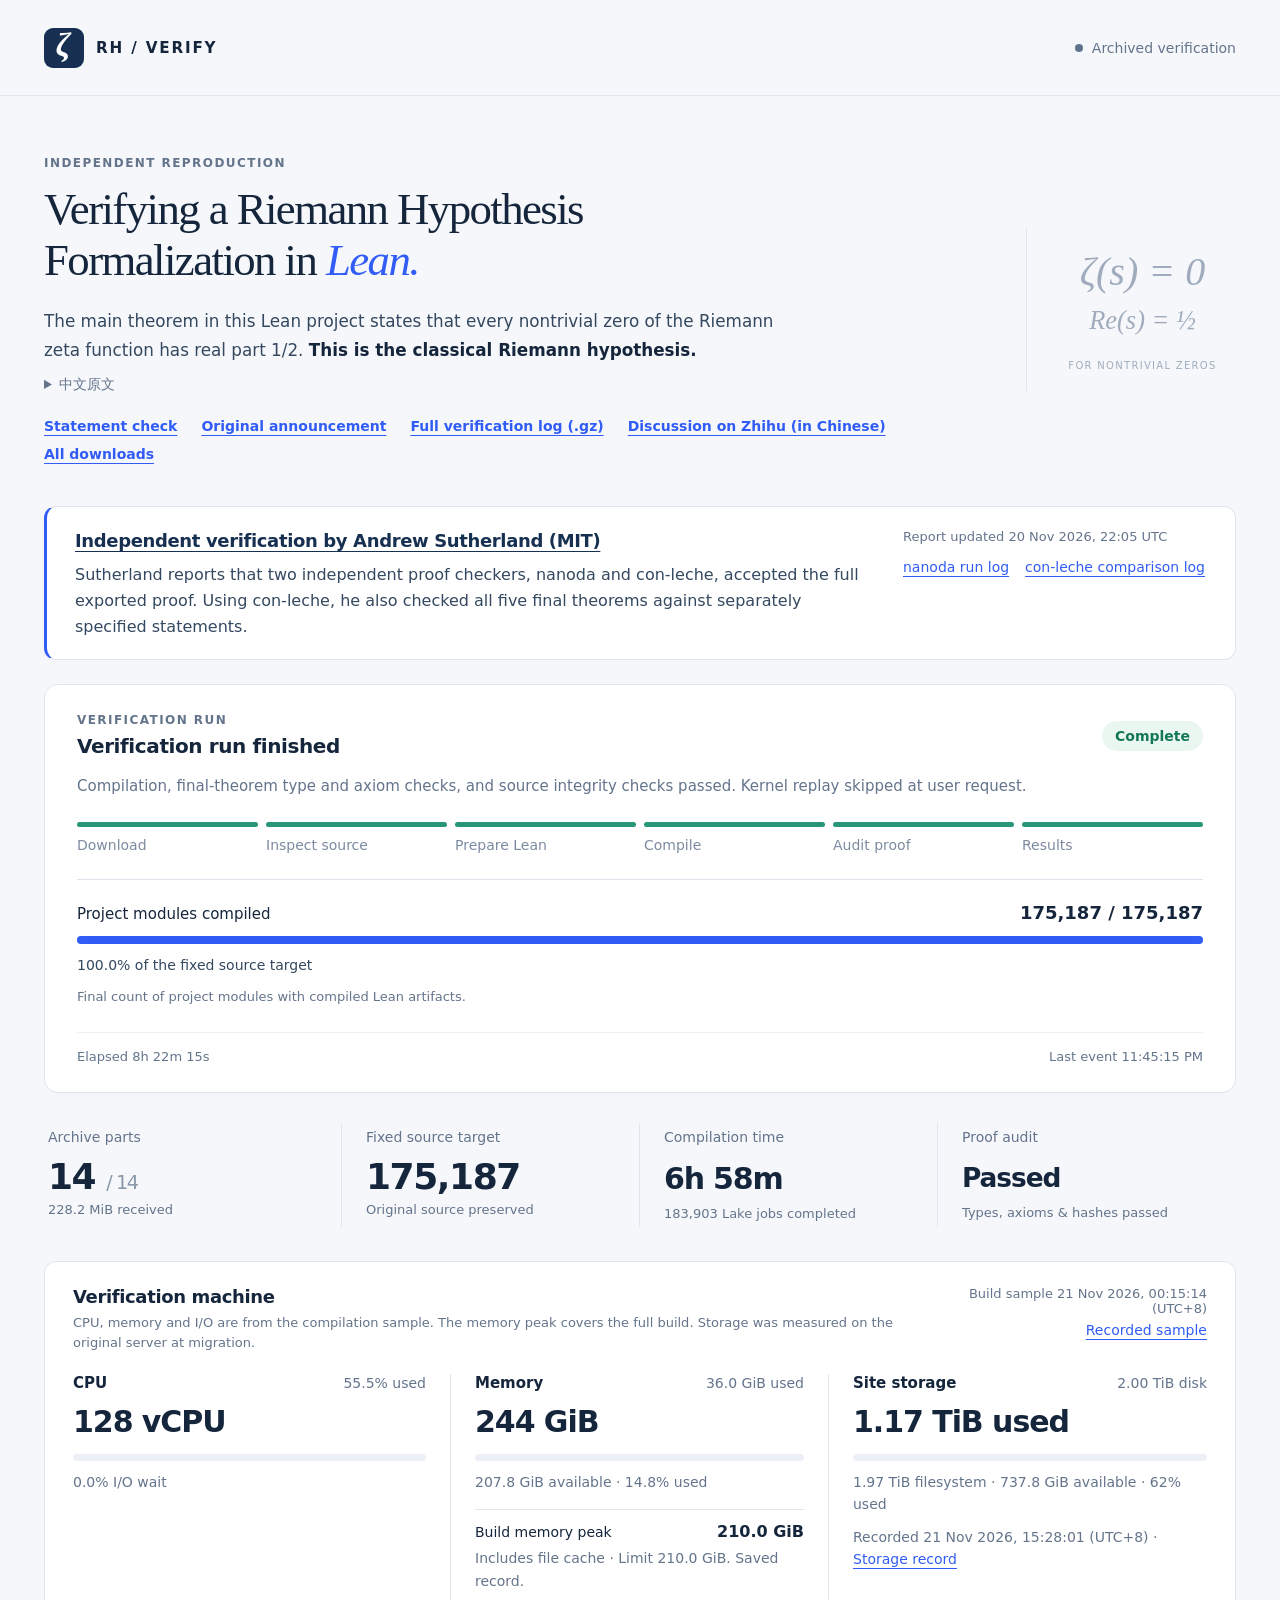
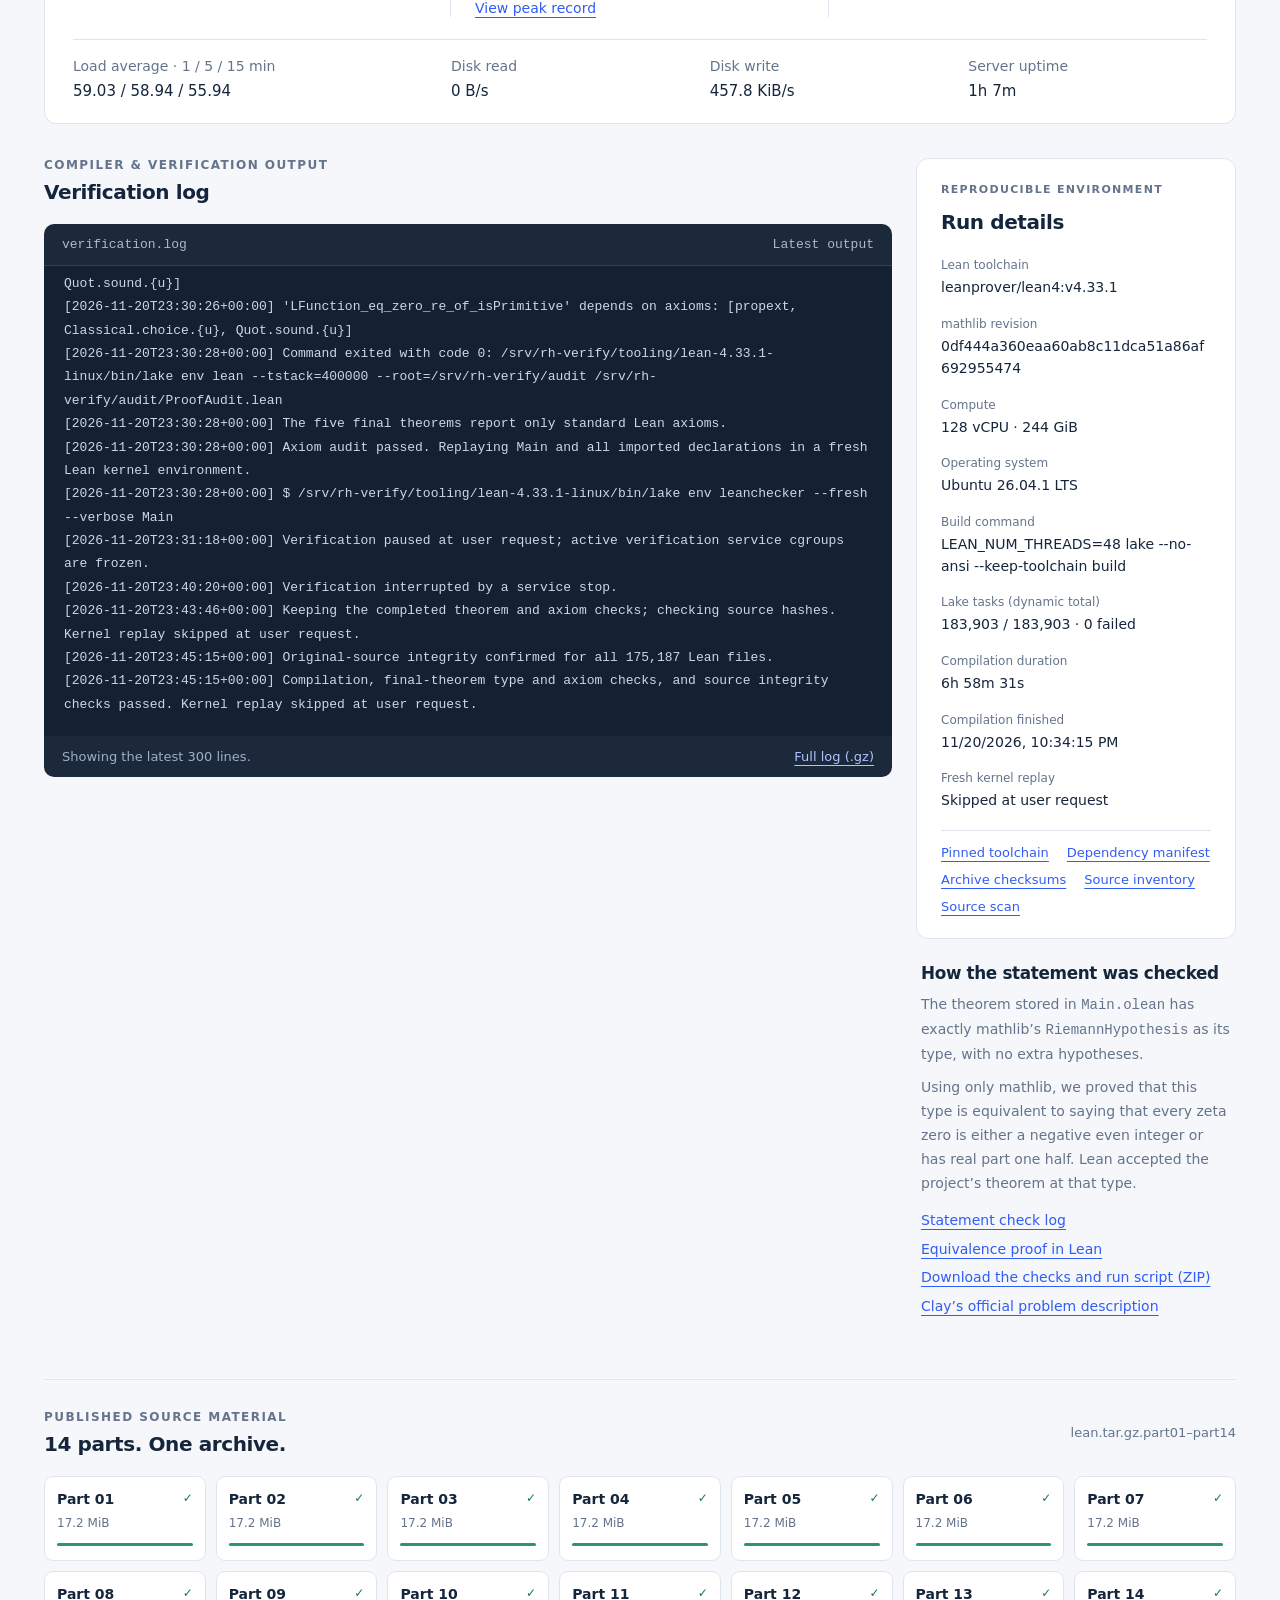
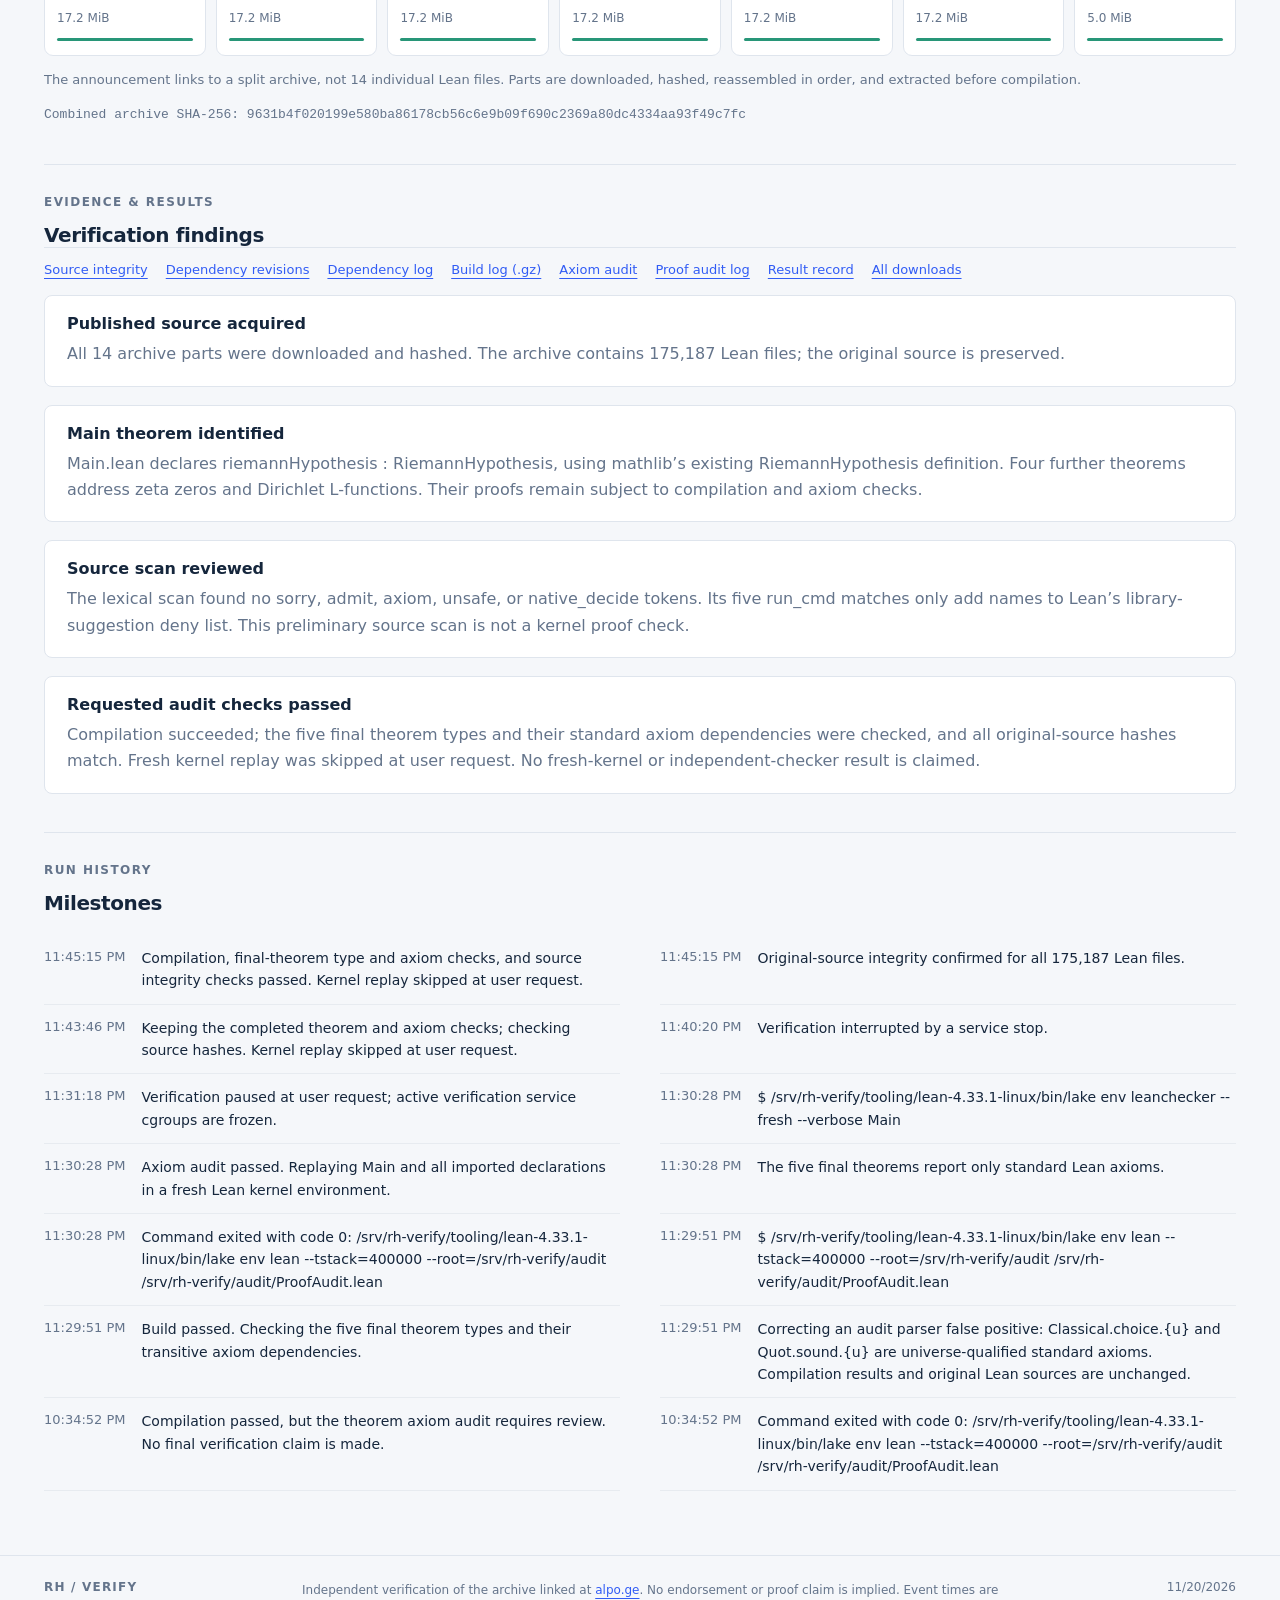
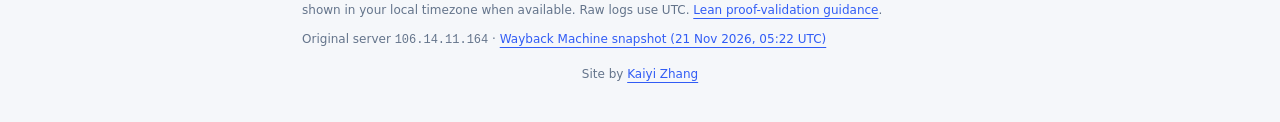
==== commit ec71fc72: "Credit Kaiyi Zhang in the site footer" ====
--- a/index.html
+++ b/index.html
@@ -394,7 +394,9 @@
     <section class="findings-panel" id="findings-panel"><p class="eyebrow">EVIDENCE &amp; RESULTS</p><h2>Verification findings</h2><div id="result-links" class="links"><a href="/artifacts/source-integrity.json" target="_blank">Source integrity</a><a href="/artifacts/dependency-revisions.json" target="_blank">Dependency revisions</a><a href="/artifacts/dependency-cache.log" target="_blank">Dependency log</a><a href="/artifacts/build.log.gz" download="">Build log (.gz)</a><a href="/artifacts/axiom-audit.json" target="_blank">Axiom audit</a><a href="/artifacts/proof-audit.log" target="_blank">Proof audit log</a><a href="/artifacts/result.json" target="_blank">Result record</a><a href="/downloads.html">All downloads</a></div><div id="findings"><div class="finding"><strong>Published source acquired</strong><p>All 14 archive parts were downloaded and hashed. The archive contains 175,187 Lean files; the original source is preserved.</p></div><div class="finding"><strong>Main theorem identified</strong><p>Main.lean declares riemannHypothesis : RiemannHypothesis, using mathlib’s existing RiemannHypothesis definition. Four further theorems address zeta zeros and Dirichlet L-functions. Their proofs remain subject to compilation and axiom checks.</p></div><div class="finding"><strong>Source scan reviewed</strong><p>The lexical scan found no sorry, admit, axiom, unsafe, or native_decide tokens. Its five run_cmd matches only add names to Lean’s library-suggestion deny list. This preliminary source scan is not a kernel proof check.</p></div><div class="finding"><strong>Requested audit checks passed</strong><p>Compilation succeeded; the five final theorem types and their standard axiom dependencies were checked, and all original-source hashes match. Fresh kernel replay was skipped at user request. No fresh-kernel or independent-checker result is claimed.</p></div></div></section>
     <section class="timeline-panel"><p class="eyebrow">RUN HISTORY</p><h2>Milestones</h2><ol id="timeline"><li><time datetime="2026-11-20T23:45:15+00:00" data-format="clock">23:45:15 UTC</time><span>Compilation, final-theorem type and axiom checks, and source integrity checks passed. Kernel replay skipped at user request.</span></li><li><time datetime="2026-11-20T23:45:15+00:00" data-format="clock">23:45:15 UTC</time><span>Original-source integrity confirmed for all 175,187 Lean files.</span></li><li><time datetime="2026-11-20T23:43:46+00:00" data-format="clock">23:43:46 UTC</time><span>Keeping the completed theorem and axiom checks; checking source hashes. Kernel replay skipped at user request.</span></li><li><time datetime="2026-11-20T23:40:20+00:00" data-format="clock">23:40:20 UTC</time><span>Verification interrupted by a service stop.</span></li><li><time datetime="2026-11-20T23:31:18+00:00" data-format="clock">23:31:18 UTC</time><span>Verification paused at user request; active verification service cgroups are frozen.</span></li><li><time datetime="2026-11-20T23:30:28+00:00" data-format="clock">23:30:28 UTC</time><span>$ /srv/rh-verify/tooling/lean-4.33.1-linux/bin/lake env leanchecker --fresh --verbose Main</span></li><li><time datetime="2026-11-20T23:30:28+00:00" data-format="clock">23:30:28 UTC</time><span>Axiom audit passed. Replaying Main and all imported declarations in a fresh Lean kernel environment.</span></li><li><time datetime="2026-11-20T23:30:28+00:00" data-format="clock">23:30:28 UTC</time><span>The five final theorems report only standard Lean axioms.</span></li><li><time datetime="2026-11-20T23:30:28+00:00" data-format="clock">23:30:28 UTC</time><span>Command exited with code 0: /srv/rh-verify/tooling/lean-4.33.1-linux/bin/lake env lean --tstack=400000 --root=/srv/rh-verify/audit /srv/rh-verify/audit/ProofAudit.lean</span></li><li><time datetime="2026-11-20T23:29:51+00:00" data-format="clock">23:29:51 UTC</time><span>$ /srv/rh-verify/tooling/lean-4.33.1-linux/bin/lake env lean --tstack=400000 --root=/srv/rh-verify/audit /srv/rh-verify/audit/ProofAudit.lean</span></li><li><time datetime="2026-11-20T23:29:51+00:00" data-format="clock">23:29:51 UTC</time><span>Build passed. Checking the five final theorem types and their transitive axiom dependencies.</span></li><li><time datetime="2026-11-20T23:29:51+00:00" data-format="clock">23:29:51 UTC</time><span>Correcting an audit parser false positive: Classical.choice.{u} and Quot.sound.{u} are universe-qualified standard axioms. Compilation results and original Lean sources are unchanged.</span></li><li><time datetime="2026-11-20T22:34:52+00:00" data-format="clock">22:34:52 UTC</time><span>Compilation passed, but the theorem axiom audit requires review. No final verification claim is made.</span></li><li><time datetime="2026-11-20T22:34:52+00:00" data-format="clock">22:34:52 UTC</time><span>Command exited with code 0: /srv/rh-verify/tooling/lean-4.33.1-linux/bin/lake env lean --tstack=400000 --root=/srv/rh-verify/audit /srv/rh-verify/audit/ProofAudit.lean</span></li></ol></section>
   </main>
-  <footer><span>RH / VERIFY</span><div class="footer-notes"><p>Independent verification of the archive linked at <a href="https://alpo.ge/remark.pdf" target="_blank" rel="noopener">alpo.ge</a>. No endorsement or proof claim is implied. Event times are shown in your local timezone when available. Raw logs use UTC. <a href="https://lean-lang.org/doc/reference/latest/ValidatingProofs/" target="_blank" rel="noopener">Lean proof-validation guidance</a>.</p><p class="site-history">Original server <code>106.14.11.164</code> · <a href="https://web.archive.org/web/20261121052233/http://106.14.11.164/" target="_blank" rel="noopener noreferrer">Wayback Machine snapshot (21 Nov 2026, 05:22 UTC)</a></p></div><span id="run-date"><time datetime="2026-11-20T15:23:00+00:00" data-format="date">2026-11-20 UTC</time></span></footer>
+<footer><span>RH / VERIFY</span><div class="footer-notes"><p>Independent verification of the archive linked at <a href="https://alpo.ge/remark.pdf" target="_blank" rel="noopener">alpo.ge</a>. No endorsement or proof claim is implied. Event times are shown in your local timezone when available. Raw logs use UTC. <a href="https://lean-lang.org/doc/reference/latest/ValidatingProofs/" target="_blank" rel="noopener">Lean proof-validation guidance</a>.</p><p class="site-history">Original server <code>106.14.11.164</code> · <a href="https://web.archive.org/web/20261121052233/http://106.14.11.164/" target="_blank" rel="noopener noreferrer">Wayback Machine snapshot (21 Nov 2026, 05:22 UTC)</a></p></div><span id="run-date"><time datetime="2026-11-20T15:23:00+00:00" data-format="date">2026-11-20 UTC</time></span>
+  <p class="site-credit">Site by <a href="https://kzoacn.github.io/" rel="author">Kaiyi Zhang</a></p>
+</footer>
 
 
 </body></html>
--- a/style.css
+++ b/style.css
@@ -93,6 +93,10 @@
 }
 
 .footer-notes { min-width: 0; }
+footer { display: grid; grid-template-columns: auto minmax(0, 700px) auto; row-gap: 14px; }
+footer #run-date { white-space: nowrap; }
+.site-credit { grid-column: 1 / -1; justify-self: center; }
+@media (max-width: 760px) { footer { grid-template-columns: minmax(0, 1fr); } }
 footer .site-history { margin-top: .55rem; }
 .site-history code { overflow-wrap: anywhere; }
 .download-index { max-width: 1160px; padding-top: 3rem; }
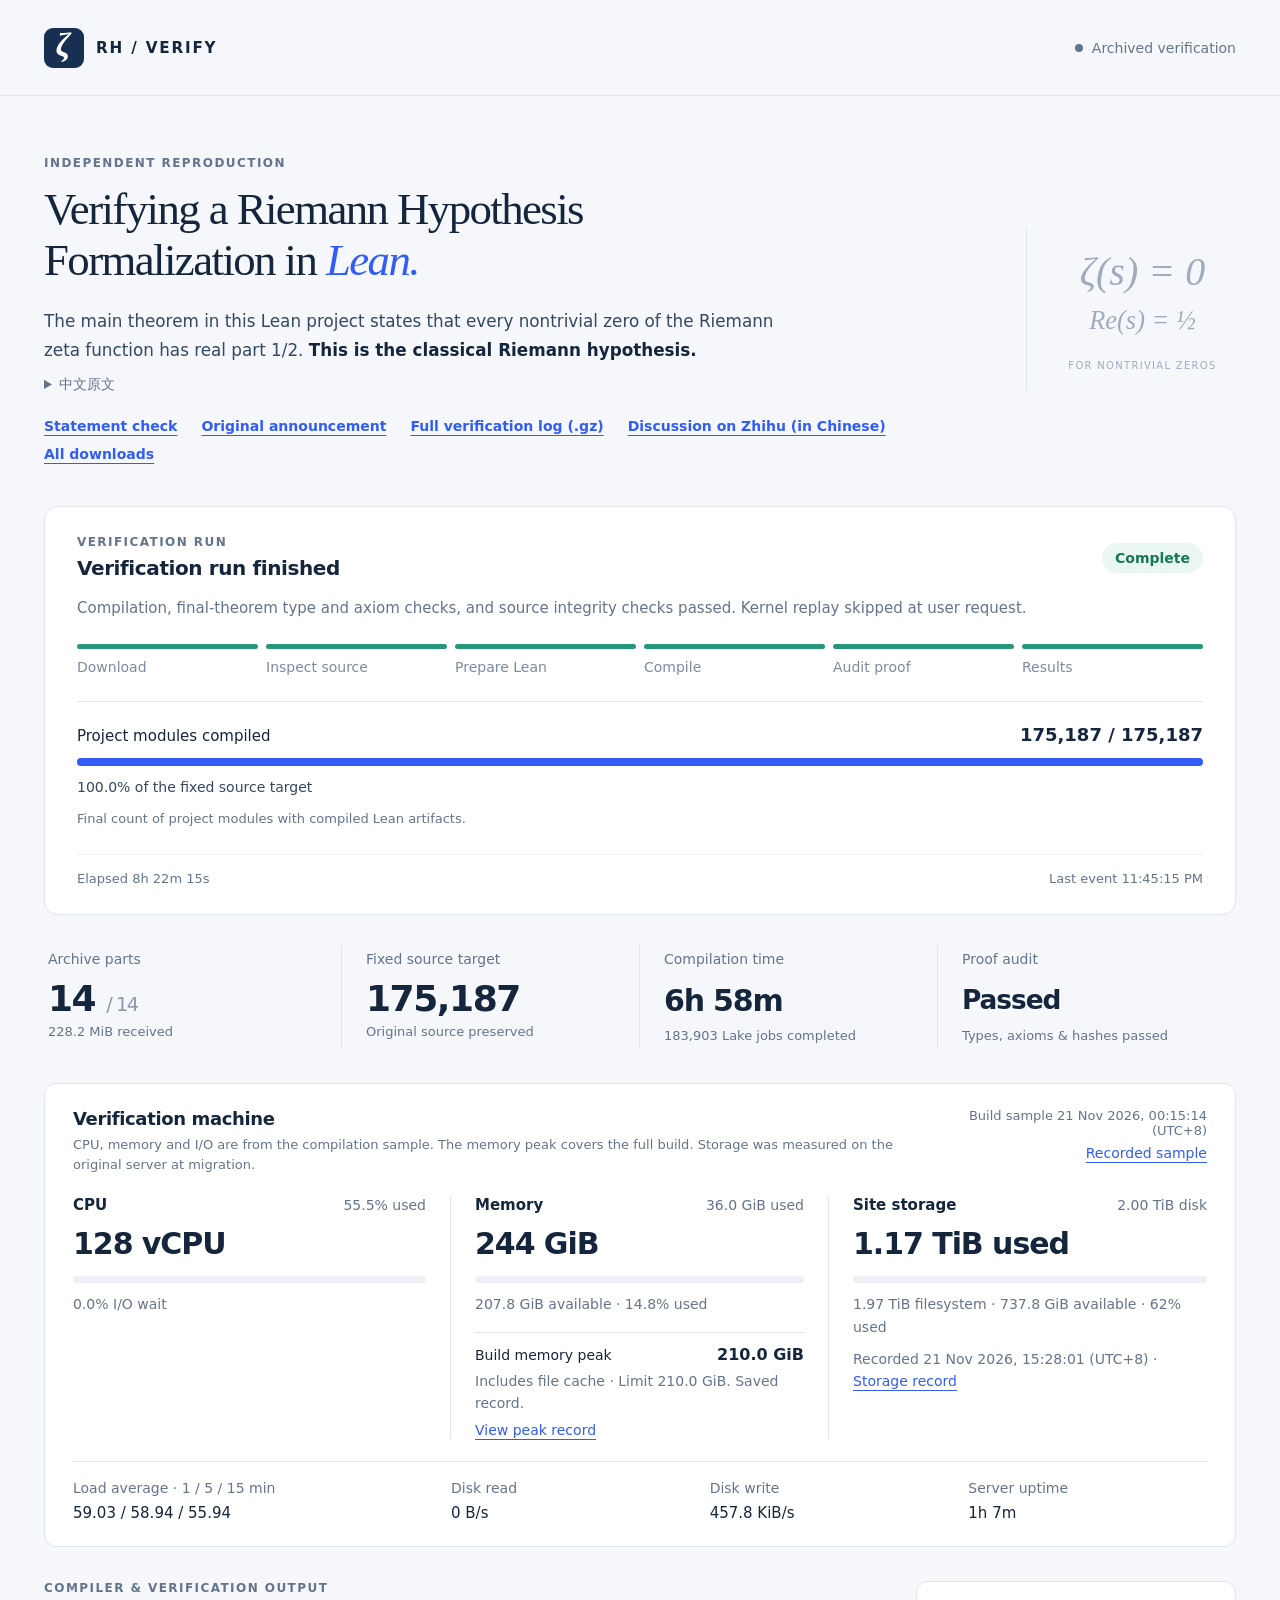
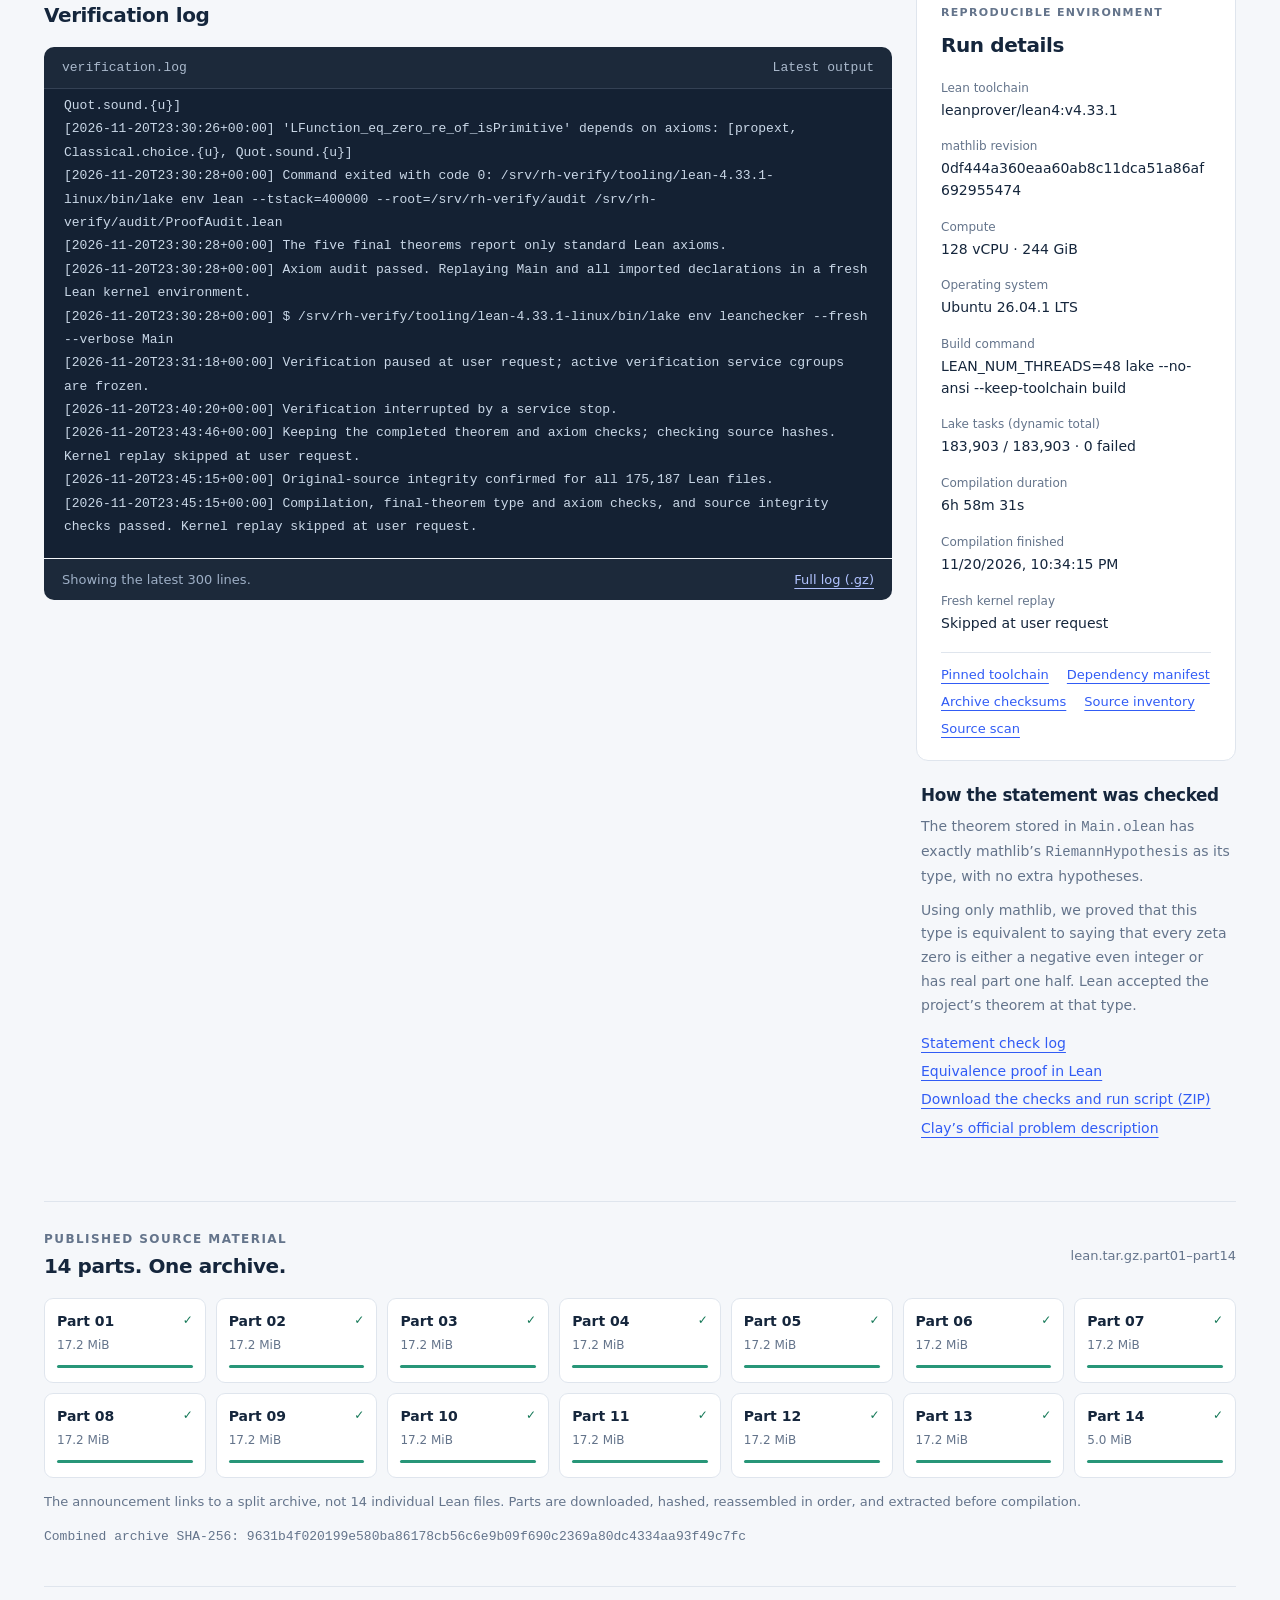
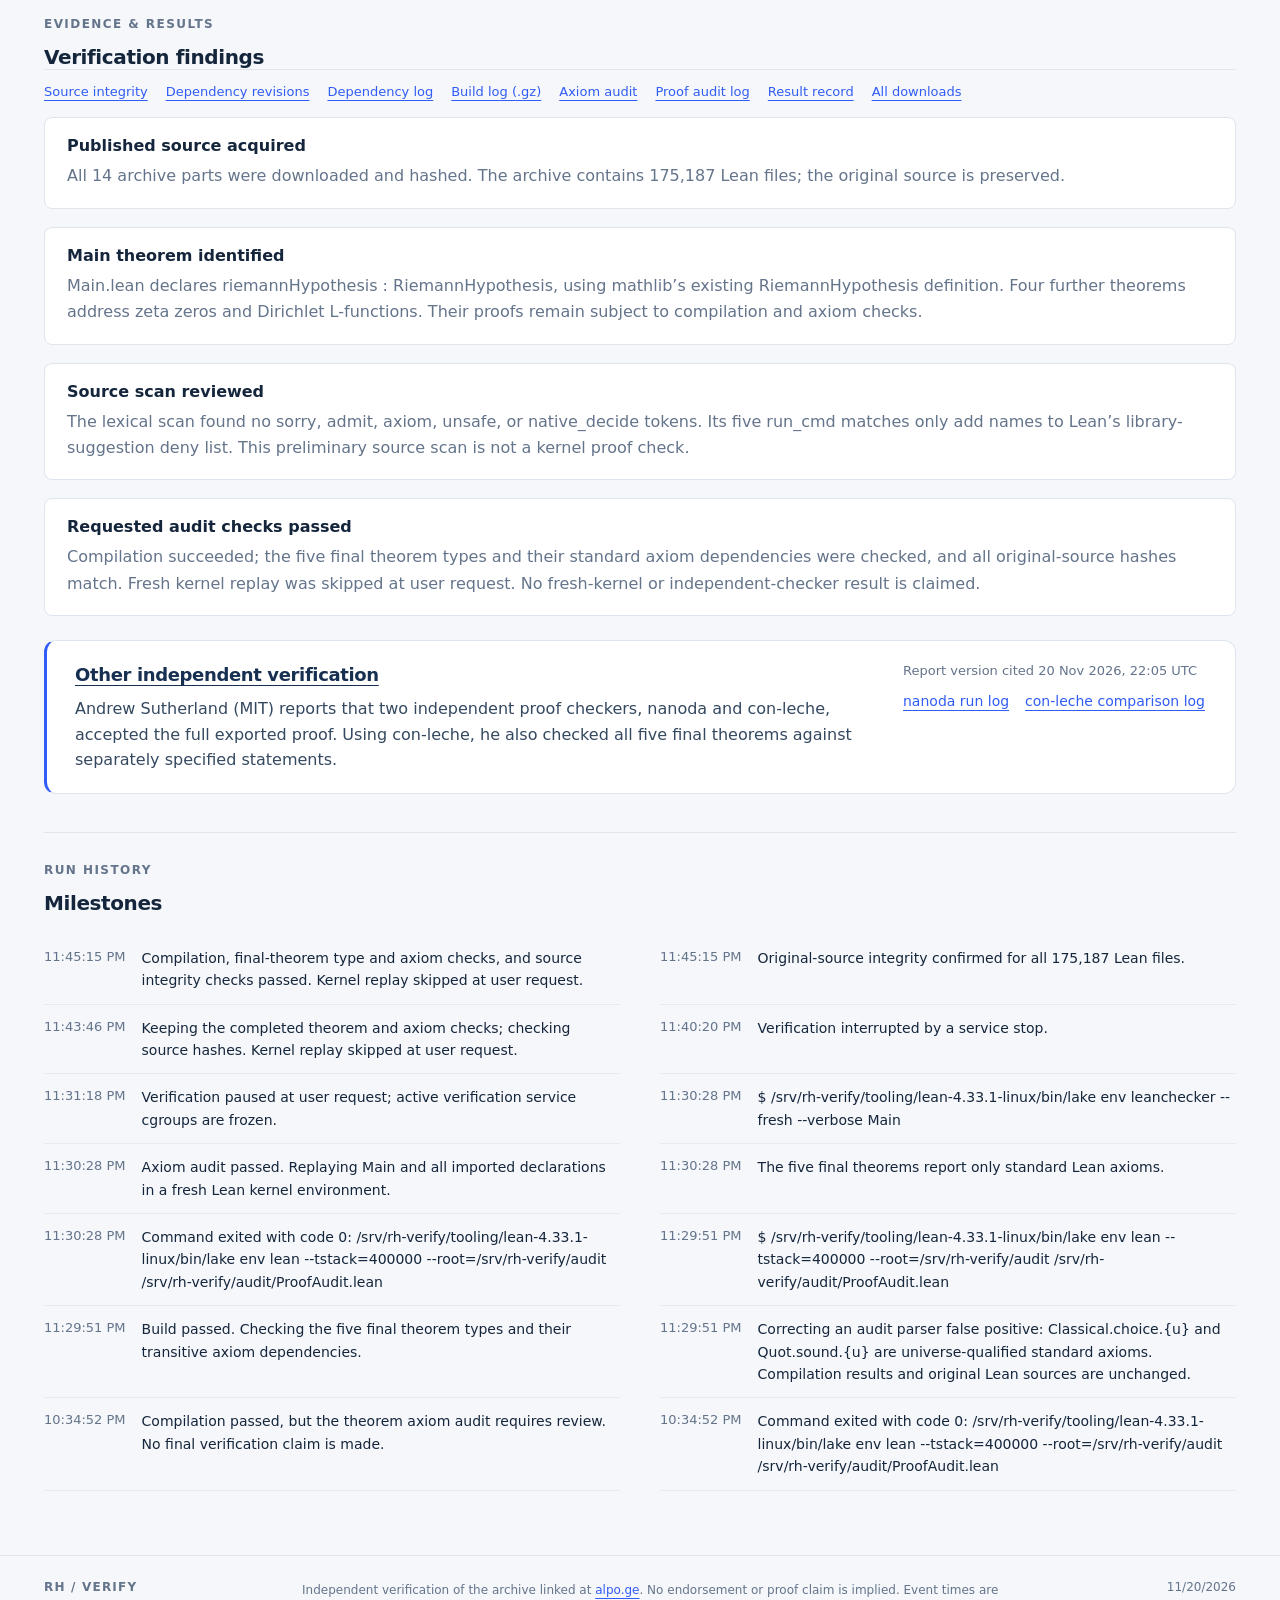
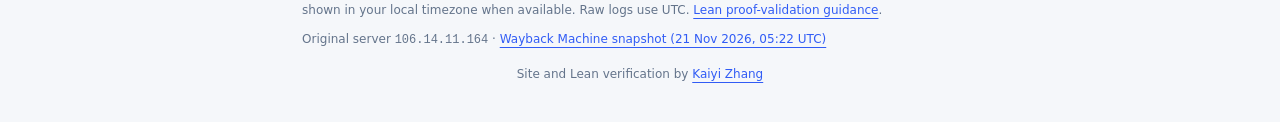
==== commit e21d83ad: "Place other independent verification after the findings and update the site credit" ====
--- a/index.html
+++ b/index.html
@@ -24,19 +24,6 @@
         <a href="/downloads.html">All downloads</a></nav>
       </div>
       <div class="equation" aria-hidden="true"><span>ζ(s) = 0</span><small>Re(s) = ½</small><div>FOR NONTRIVIAL ZEROS</div></div>
-    </section>
-    <section class="external-verification" id="independent-verification" aria-labelledby="sutherland-title">
-      <div>
-        <h2 id="sutherland-title"><a href="https://math.mit.edu/~drew/grh/" target="_blank" rel="noopener">Independent verification by Andrew Sutherland (MIT)</a></h2>
-        <p>Sutherland reports that two independent proof checkers, nanoda and con-leche, accepted the full exported proof. Using con-leche, he also checked all five final theorems against separately specified statements.</p>
-      </div>
-      <div class="external-evidence">
-        <p>Report updated <time datetime="2026-11-20T22:05:00Z">20 Nov 2026, 22:05 UTC</time></p>
-        <nav aria-label="Andrew Sutherland’s verification logs">
-          <a href="https://math.mit.edu/~drew/grh/nanoda.log" target="_blank" rel="noopener">nanoda run log</a>
-          <a href="https://math.mit.edu/~drew/grh/con-leche-compare.log" target="_blank" rel="noopener">con-leche comparison log</a>
-        </nav>
-      </div>
     </section>
     <section class="run-panel" aria-labelledby="run-title"><div class="run-heading"><div><p class="eyebrow">VERIFICATION RUN</p><h2 id="run-title">Verification run finished</h2></div><span class="pill complete" id="run-status">complete</span></div><p id="run-message" class="run-message">Compilation, final-theorem type and axiom checks, and source integrity checks passed. Kernel replay skipped at user request.</p><ol class="pipeline" id="pipeline"><li class="complete"><div class="step-line"></div><span>Download</span></li><li class="complete"><div class="step-line"></div><span>Inspect source</span></li><li class="complete"><div class="step-line"></div><span>Prepare Lean</span></li><li class="complete"><div class="step-line"></div><span>Compile</span></li><li class="complete"><div class="step-line"></div><span>Audit proof</span></li><li class="complete"><div class="step-line"></div><span>Results</span></li></ol><div class="source-progress" id="source-progress"><div class="source-progress-heading"><span>Project modules compiled</span><strong id="source-progress-count">175,187 / 175,187</strong></div><progress id="source-progress-meter" max="175187" aria-label="Compilation progress against the fixed original source target" value="175187" aria-valuetext="175,187 of 175,187 source modules compiled"></progress><div class="source-progress-meta"><span id="source-progress-percent">100.0% of the fixed source target</span><span id="source-progress-finish"></span></div><p id="source-progress-explanation">Final count of project modules with compiled Lean artifacts.</p></div><div class="run-meta"><span id="elapsed">Elapsed 8h 22m 15s</span><span id="updated">Last event <time datetime="2026-11-20T23:45:15+00:00" data-format="clock">23:45:15 UTC</time></span></div></section>
     <section class="metrics" aria-label="Verification summary"><article><span>Archive parts</span><strong id="parts-count">14 <small>/ 14</small></strong><p id="download-size">228.2 MiB received</p></article><article><span>Fixed source target</span><strong id="source-count">175,187</strong><p id="source-note">Original source preserved</p></article><article><span id="build-metric-label">Compilation time</span><strong class="eta-value" id="build-count">6h 58m</strong><p id="build-note">183,903 Lake jobs completed</p></article><article><span>Proof audit</span><strong class="word" id="audit-status">passed</strong><p id="audit-note">Types, axioms &amp; hashes passed</p></article></section>
@@ -392,10 +379,23 @@
 SHA-256 2de4edbce8ebdbfd0b94bc89bab518c7294209f408ec5b14a7be9e4832d9da81"><div class="part-top"><b>Part 13</b><span class="part-state">✓</span></div><small>17.2 MiB</small><div class="part-bar"></div></div><div class="part complete" title="lean.tar.gz.part14
 SHA-256 53f8ea43a9b5dcab97b84a52f3ac2848711c844a5420a4c56418093bacb3c6f6"><div class="part-top"><b>Part 14</b><span class="part-state">✓</span></div><small>5.0 MiB</small><div class="part-bar"></div></div></div><p class="caption">The announcement links to a split archive, not 14 individual Lean files. Parts are downloaded, hashed, reassembled in order, and extracted before compilation.</p><p class="hash" id="archive-hash">Combined archive SHA-256: 9631b4f020199e580ba86178cb56c6e9b09f690c2369a80dc4334aa93f49c7fc</p></section>
     <section class="findings-panel" id="findings-panel"><p class="eyebrow">EVIDENCE &amp; RESULTS</p><h2>Verification findings</h2><div id="result-links" class="links"><a href="/artifacts/source-integrity.json" target="_blank">Source integrity</a><a href="/artifacts/dependency-revisions.json" target="_blank">Dependency revisions</a><a href="/artifacts/dependency-cache.log" target="_blank">Dependency log</a><a href="/artifacts/build.log.gz" download="">Build log (.gz)</a><a href="/artifacts/axiom-audit.json" target="_blank">Axiom audit</a><a href="/artifacts/proof-audit.log" target="_blank">Proof audit log</a><a href="/artifacts/result.json" target="_blank">Result record</a><a href="/downloads.html">All downloads</a></div><div id="findings"><div class="finding"><strong>Published source acquired</strong><p>All 14 archive parts were downloaded and hashed. The archive contains 175,187 Lean files; the original source is preserved.</p></div><div class="finding"><strong>Main theorem identified</strong><p>Main.lean declares riemannHypothesis : RiemannHypothesis, using mathlib’s existing RiemannHypothesis definition. Four further theorems address zeta zeros and Dirichlet L-functions. Their proofs remain subject to compilation and axiom checks.</p></div><div class="finding"><strong>Source scan reviewed</strong><p>The lexical scan found no sorry, admit, axiom, unsafe, or native_decide tokens. Its five run_cmd matches only add names to Lean’s library-suggestion deny list. This preliminary source scan is not a kernel proof check.</p></div><div class="finding"><strong>Requested audit checks passed</strong><p>Compilation succeeded; the five final theorem types and their standard axiom dependencies were checked, and all original-source hashes match. Fresh kernel replay was skipped at user request. No fresh-kernel or independent-checker result is claimed.</p></div></div></section>
+    <section class="external-verification" id="independent-verification" aria-labelledby="sutherland-title">
+      <div>
+        <h2 id="sutherland-title"><a href="https://math.mit.edu/~drew/grh/" target="_blank" rel="noopener">Other independent verification</a></h2>
+        <p>Andrew Sutherland (MIT) reports that two independent proof checkers, nanoda and con-leche, accepted the full exported proof. Using con-leche, he also checked all five final theorems against separately specified statements.</p>
+      </div>
+      <div class="external-evidence">
+        <p>Report version cited <time datetime="2026-11-20T22:05:00Z">20 Nov 2026, 22:05 UTC</time></p>
+        <nav aria-label="Andrew Sutherland’s verification logs">
+          <a href="https://math.mit.edu/~drew/grh/nanoda.log" target="_blank" rel="noopener">nanoda run log</a>
+          <a href="https://math.mit.edu/~drew/grh/con-leche-compare.log" target="_blank" rel="noopener">con-leche comparison log</a>
+        </nav>
+      </div>
+    </section>
     <section class="timeline-panel"><p class="eyebrow">RUN HISTORY</p><h2>Milestones</h2><ol id="timeline"><li><time datetime="2026-11-20T23:45:15+00:00" data-format="clock">23:45:15 UTC</time><span>Compilation, final-theorem type and axiom checks, and source integrity checks passed. Kernel replay skipped at user request.</span></li><li><time datetime="2026-11-20T23:45:15+00:00" data-format="clock">23:45:15 UTC</time><span>Original-source integrity confirmed for all 175,187 Lean files.</span></li><li><time datetime="2026-11-20T23:43:46+00:00" data-format="clock">23:43:46 UTC</time><span>Keeping the completed theorem and axiom checks; checking source hashes. Kernel replay skipped at user request.</span></li><li><time datetime="2026-11-20T23:40:20+00:00" data-format="clock">23:40:20 UTC</time><span>Verification interrupted by a service stop.</span></li><li><time datetime="2026-11-20T23:31:18+00:00" data-format="clock">23:31:18 UTC</time><span>Verification paused at user request; active verification service cgroups are frozen.</span></li><li><time datetime="2026-11-20T23:30:28+00:00" data-format="clock">23:30:28 UTC</time><span>$ /srv/rh-verify/tooling/lean-4.33.1-linux/bin/lake env leanchecker --fresh --verbose Main</span></li><li><time datetime="2026-11-20T23:30:28+00:00" data-format="clock">23:30:28 UTC</time><span>Axiom audit passed. Replaying Main and all imported declarations in a fresh Lean kernel environment.</span></li><li><time datetime="2026-11-20T23:30:28+00:00" data-format="clock">23:30:28 UTC</time><span>The five final theorems report only standard Lean axioms.</span></li><li><time datetime="2026-11-20T23:30:28+00:00" data-format="clock">23:30:28 UTC</time><span>Command exited with code 0: /srv/rh-verify/tooling/lean-4.33.1-linux/bin/lake env lean --tstack=400000 --root=/srv/rh-verify/audit /srv/rh-verify/audit/ProofAudit.lean</span></li><li><time datetime="2026-11-20T23:29:51+00:00" data-format="clock">23:29:51 UTC</time><span>$ /srv/rh-verify/tooling/lean-4.33.1-linux/bin/lake env lean --tstack=400000 --root=/srv/rh-verify/audit /srv/rh-verify/audit/ProofAudit.lean</span></li><li><time datetime="2026-11-20T23:29:51+00:00" data-format="clock">23:29:51 UTC</time><span>Build passed. Checking the five final theorem types and their transitive axiom dependencies.</span></li><li><time datetime="2026-11-20T23:29:51+00:00" data-format="clock">23:29:51 UTC</time><span>Correcting an audit parser false positive: Classical.choice.{u} and Quot.sound.{u} are universe-qualified standard axioms. Compilation results and original Lean sources are unchanged.</span></li><li><time datetime="2026-11-20T22:34:52+00:00" data-format="clock">22:34:52 UTC</time><span>Compilation passed, but the theorem axiom audit requires review. No final verification claim is made.</span></li><li><time datetime="2026-11-20T22:34:52+00:00" data-format="clock">22:34:52 UTC</time><span>Command exited with code 0: /srv/rh-verify/tooling/lean-4.33.1-linux/bin/lake env lean --tstack=400000 --root=/srv/rh-verify/audit /srv/rh-verify/audit/ProofAudit.lean</span></li></ol></section>
   </main>
 <footer><span>RH / VERIFY</span><div class="footer-notes"><p>Independent verification of the archive linked at <a href="https://alpo.ge/remark.pdf" target="_blank" rel="noopener">alpo.ge</a>. No endorsement or proof claim is implied. Event times are shown in your local timezone when available. Raw logs use UTC. <a href="https://lean-lang.org/doc/reference/latest/ValidatingProofs/" target="_blank" rel="noopener">Lean proof-validation guidance</a>.</p><p class="site-history">Original server <code>106.14.11.164</code> · <a href="https://web.archive.org/web/20261121052233/http://106.14.11.164/" target="_blank" rel="noopener noreferrer">Wayback Machine snapshot (21 Nov 2026, 05:22 UTC)</a></p></div><span id="run-date"><time datetime="2026-11-20T15:23:00+00:00" data-format="date">2026-11-20 UTC</time></span>
-  <p class="site-credit">Site by <a href="https://kzoacn.github.io/" rel="author">Kaiyi Zhang</a></p>
+  <p class="site-credit">Site and Lean verification by <a href="https://kzoacn.github.io/" rel="author">Kaiyi Zhang</a></p>
 </footer>
 
 
--- a/style.css
+++ b/style.css
@@ -18,7 +18,7 @@
   align-items: start;
   gap: 1rem 2.25rem;
   padding: 1.25rem 1.75rem;
-  margin-bottom: 1.5rem;
+  margin-top: 1.5rem;
   border: 1px solid var(--line);
   border-inline-start: 3px solid var(--blue);
   border-radius: 12px;
